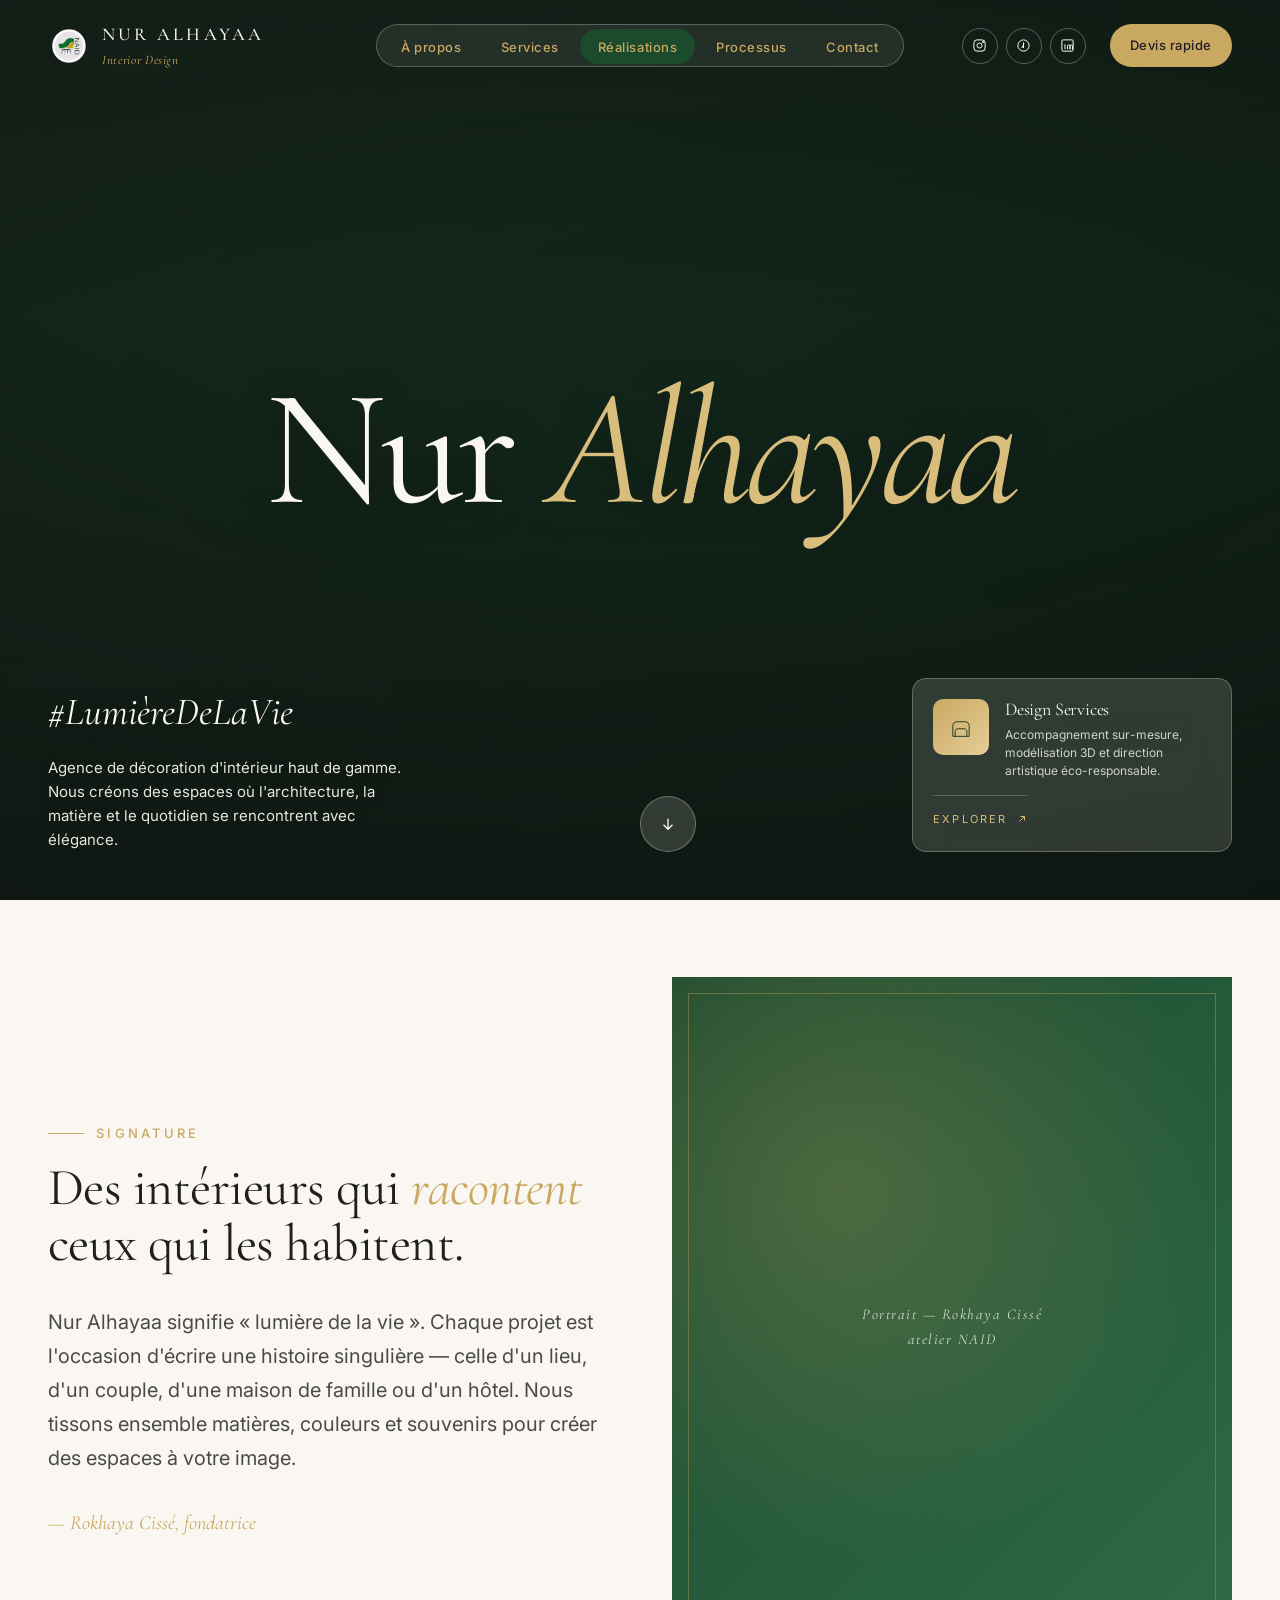
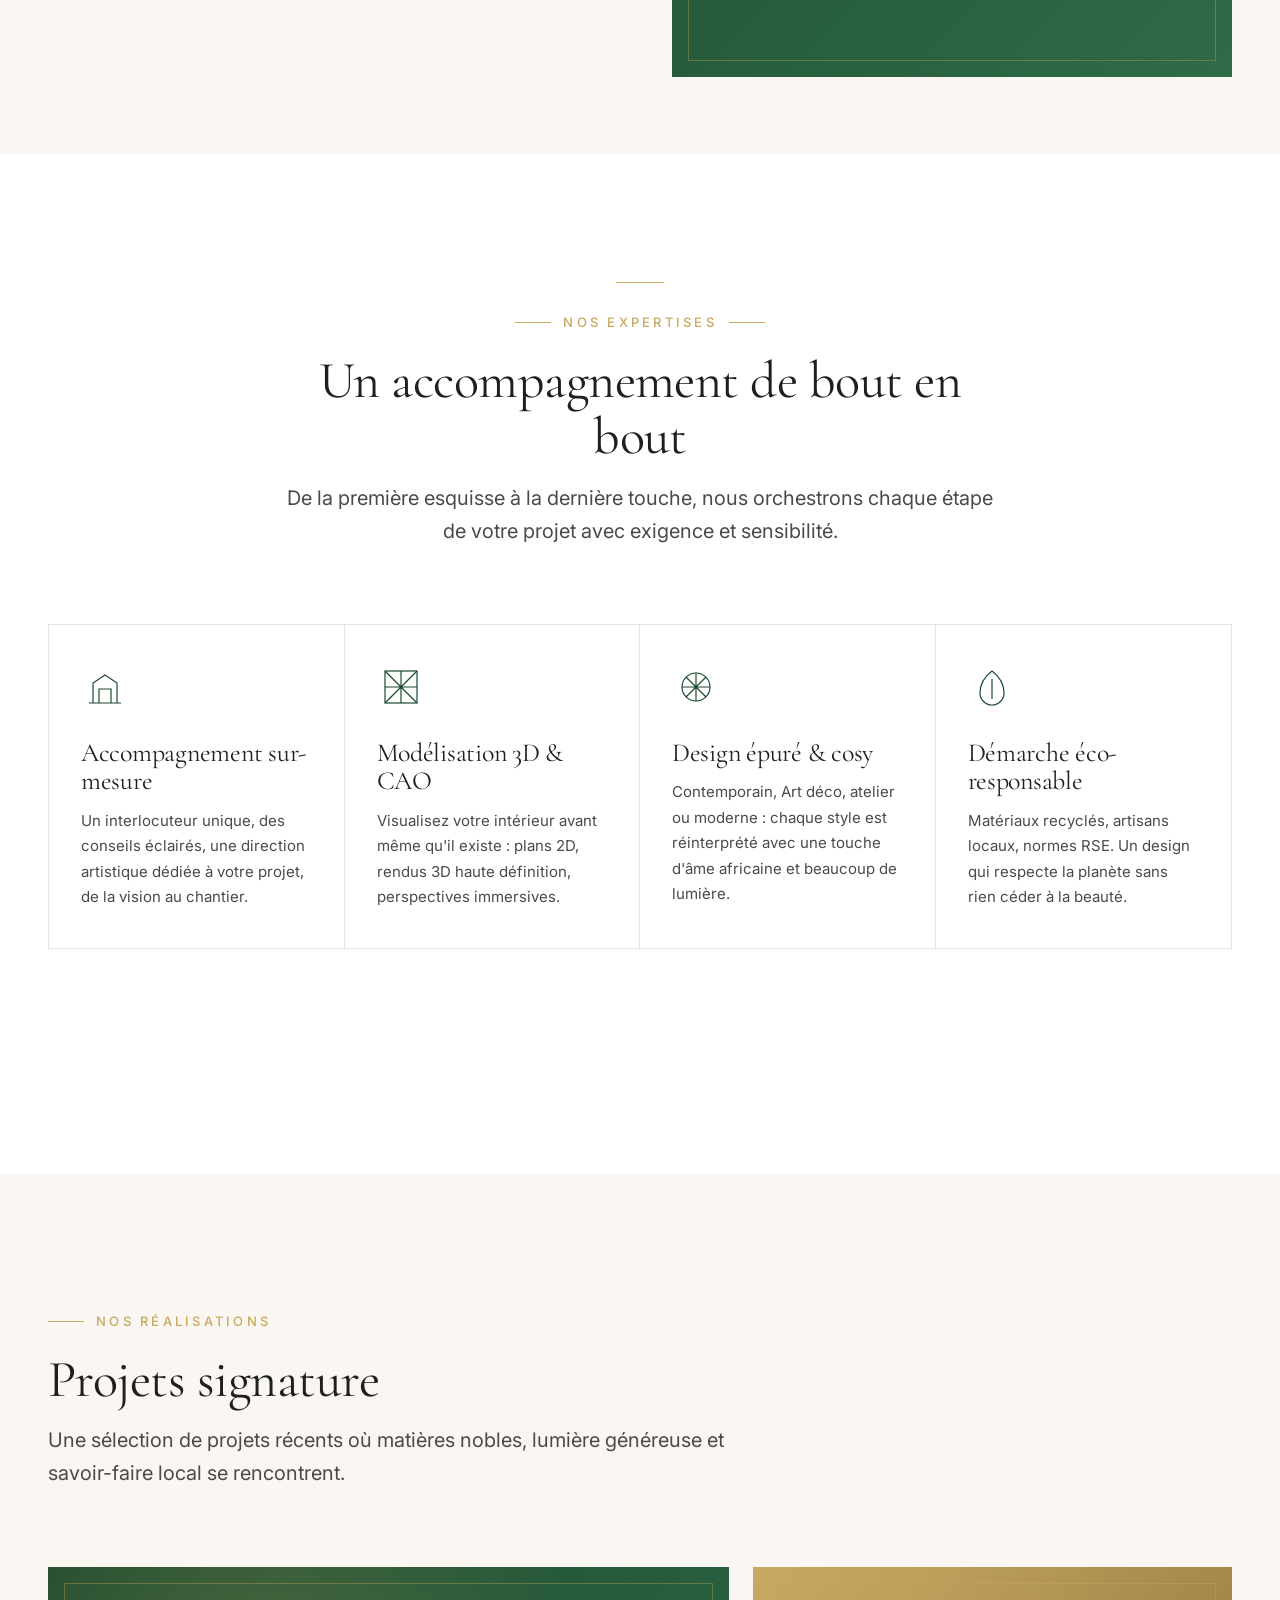
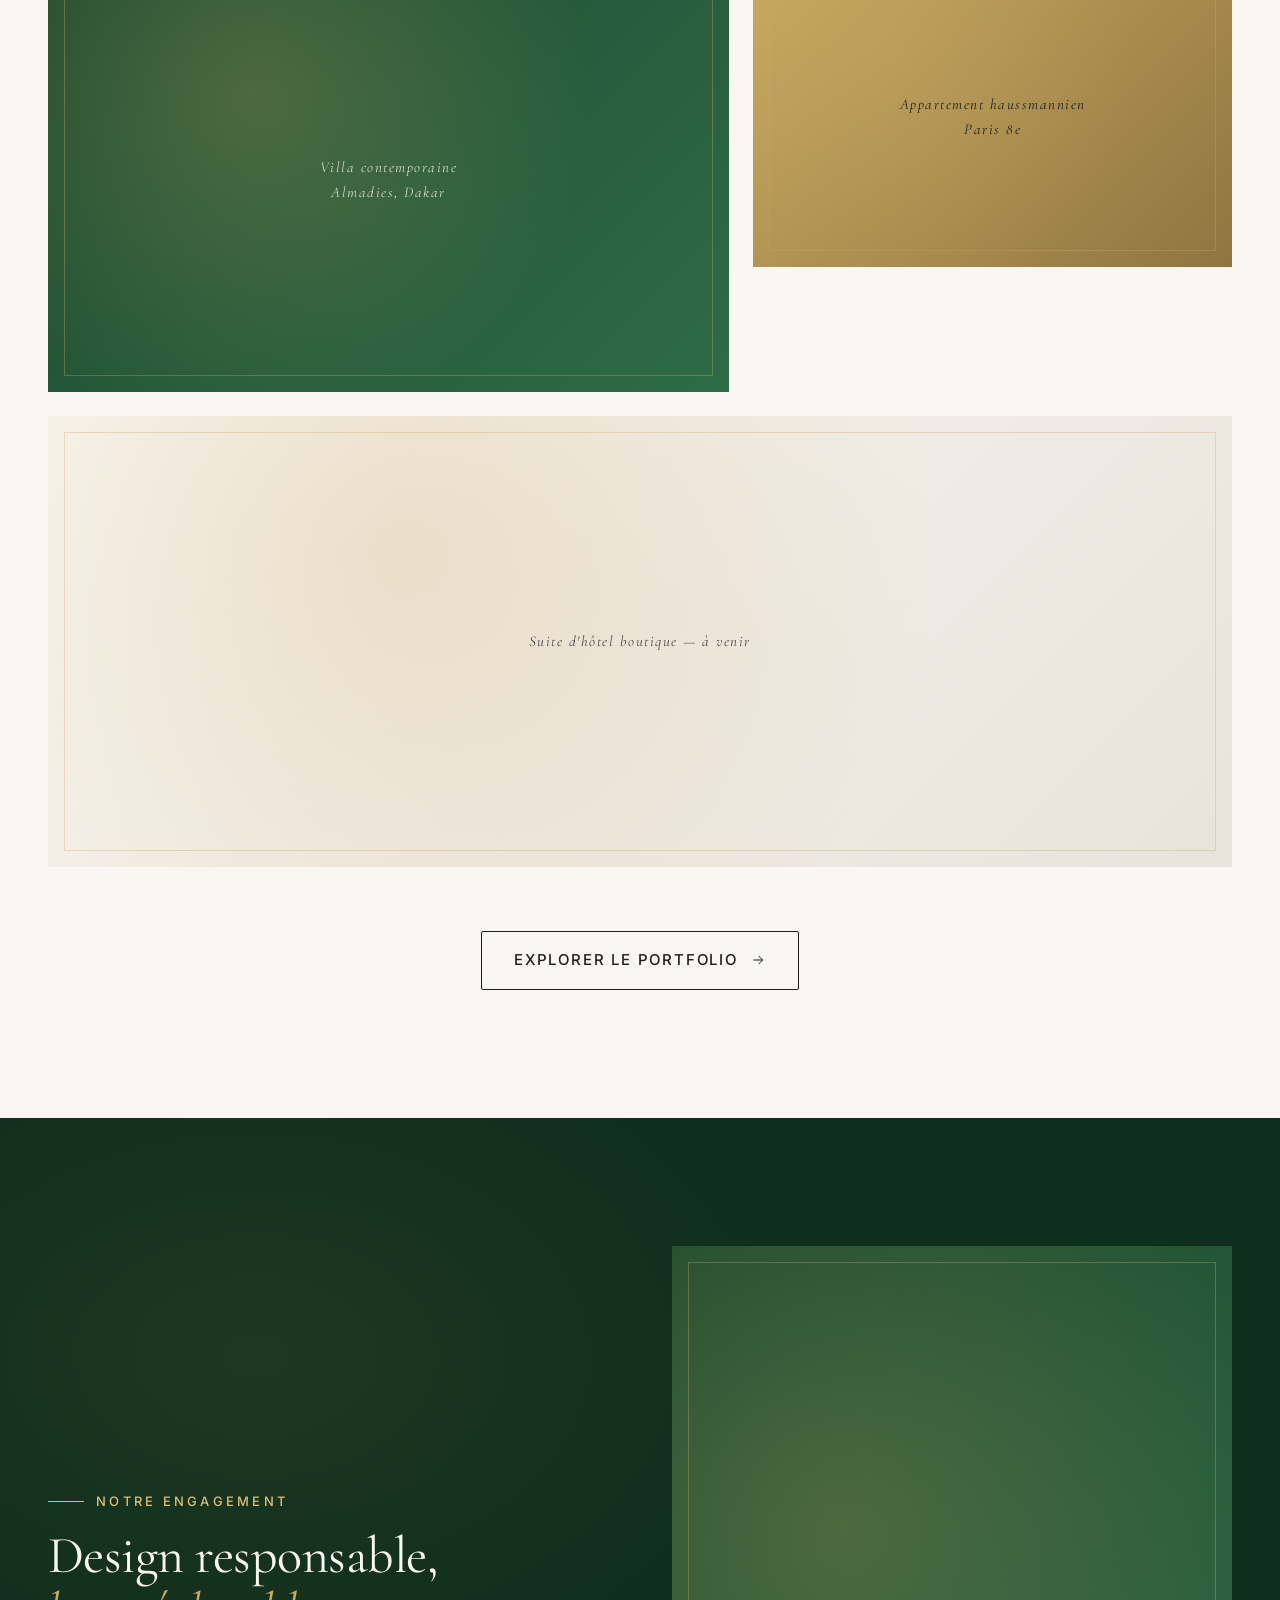
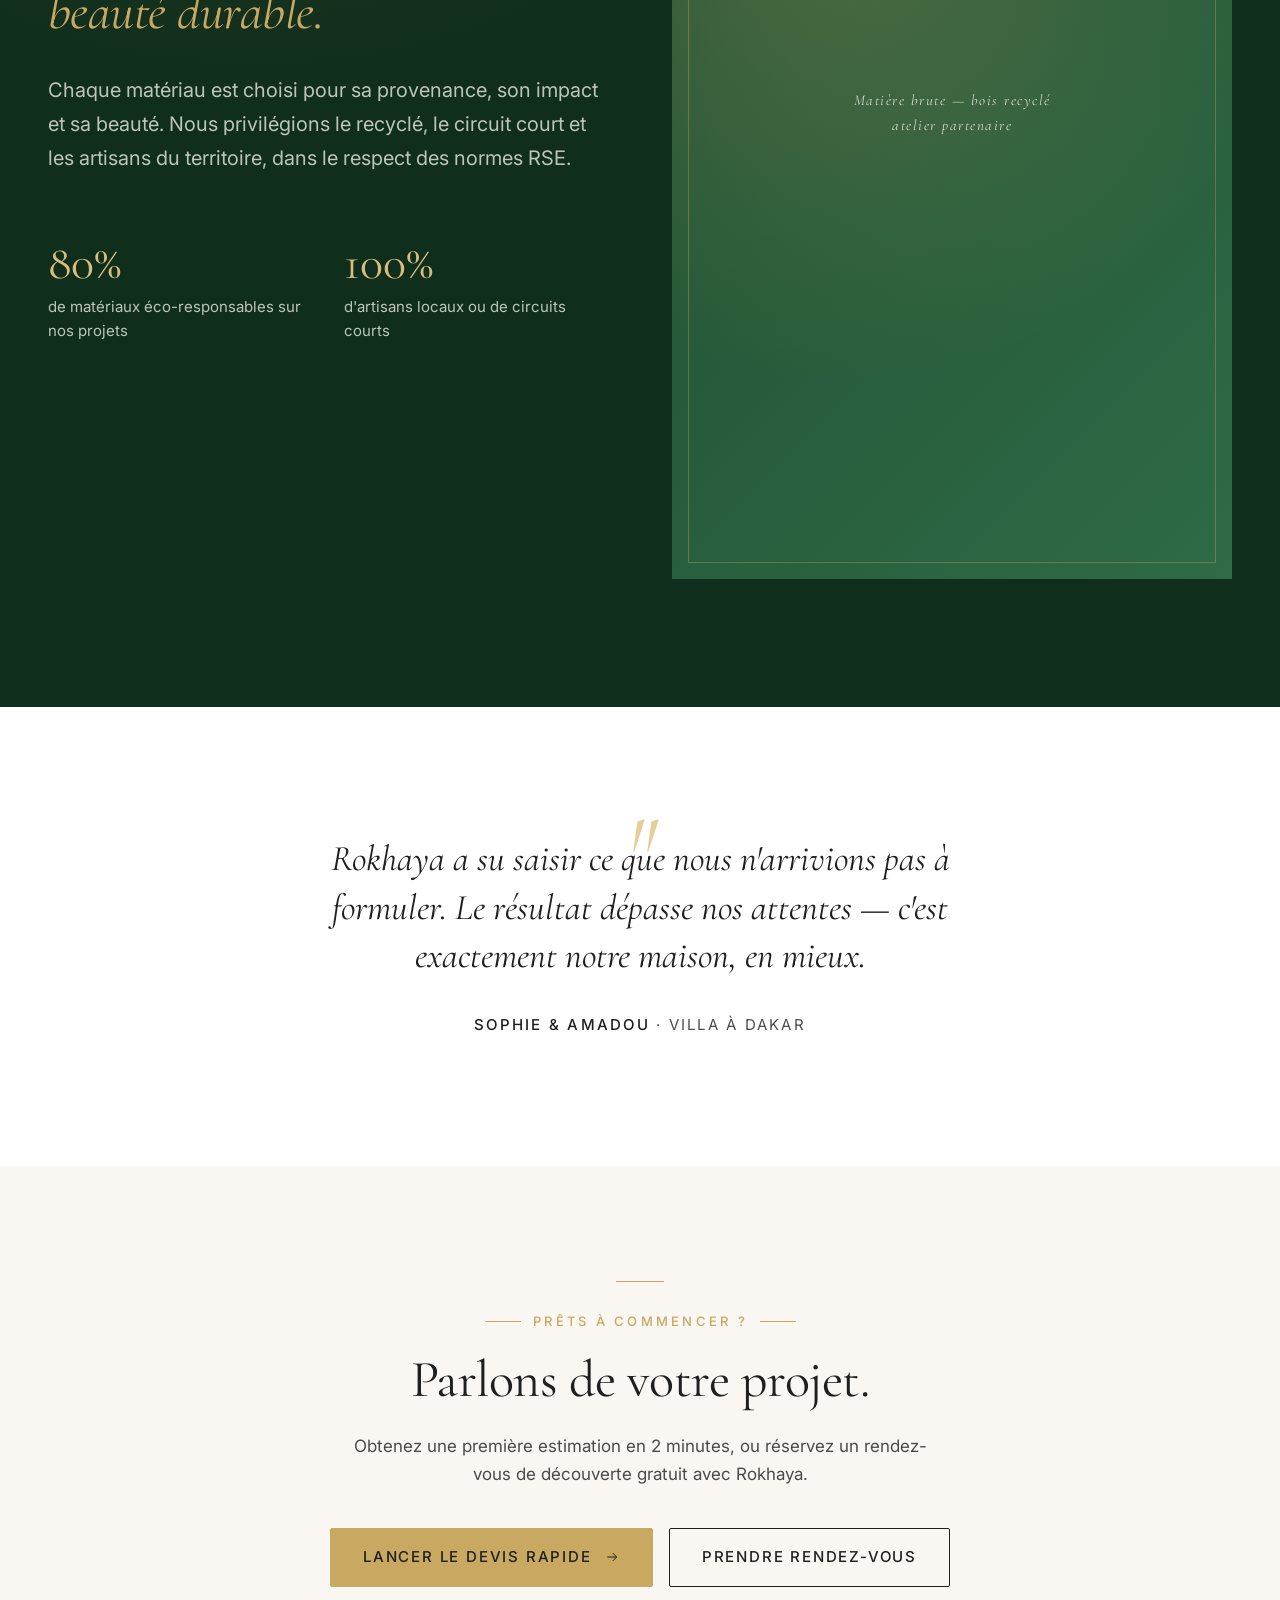
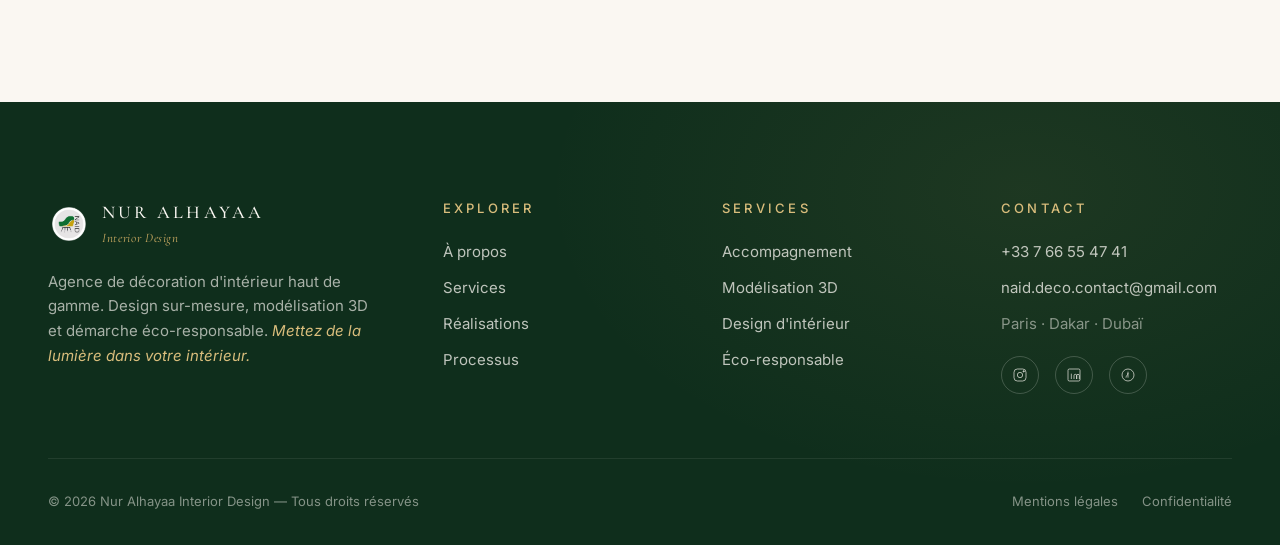
==== index.html @ b87e43ac "Initial commit — site vitrine NAID (Nur Alhayaa Interior Design) Livraison complète : 9 pages HTML, " ====
<!DOCTYPE html>
<html lang="fr">
<head>
  <meta charset="UTF-8" />
  <meta name="viewport" content="width=device-width, initial-scale=1.0" />
  <title>Nur Alhayaa Interior Design — Mettez de la lumière dans votre intérieur</title>
  <meta name="description" content="Agence de décoration d'intérieur haut de gamme. Design sur-mesure, modélisation 3D, démarche éco-responsable. Paris · Dakar · Dubaï." />
  <meta name="theme-color" content="#1C4A2D" />

  <!-- Open Graph -->
  <meta property="og:type" content="website" />
  <meta property="og:title" content="Nur Alhayaa Interior Design" />
  <meta property="og:description" content="Mettez de la lumière dans votre intérieur. Agence de décoration d'intérieur premium." />
  <meta property="og:image" content="assets/images/og-image.jpg" />

  <!-- Fonts -->
  <link rel="preconnect" href="https://fonts.googleapis.com" />
  <link rel="preconnect" href="https://fonts.gstatic.com" crossorigin />
  <link href="https://fonts.googleapis.com/css2?family=Cormorant+Garamond:ital,wght@0,300;0,400;0,500;0,600;1,300;1,400;1,500&family=Inter:wght@300;400;500;600&display=swap" rel="stylesheet" />

  <!-- Styles -->
  <link rel="stylesheet" href="assets/css/styles.css" />

  <link rel="icon" type="image/svg+xml" href="favicon.svg" />
  <link rel="canonical" href="https://www.nuralhayaa.com/" />
</head>
<body>

  <!-- ===================== HEADER ===================== -->
  <header class="site-header light-on-dark" id="site-header">
    <div class="container nav-wrap">
      <a href="index.html" class="brand" aria-label="Nur Alhayaa Interior Design">
        <img src="assets/images/logo-naid.png" alt="NAID" class="brand-logo" />
        <div>
          <div class="brand-name">Nur Alhayaa</div>
          <div class="brand-tag">Interior Design</div>
        </div>
      </a>

      <nav aria-label="Navigation principale">
        <ul class="nav-links" id="nav-links">
          <li><a href="a-propos.html" class="nav-link">À propos</a></li>
          <li><a href="services.html" class="nav-link">Services</a></li>
          <li><a href="realisations.html" class="nav-link active">Réalisations</a></li>
          <li><a href="processus.html" class="nav-link">Processus</a></li>
          <li><a href="contact.html" class="nav-link">Contact</a></li>
        </ul>
      </nav>

      <div class="nav-right">
        <div class="header-socials">
          <a href="#" aria-label="Instagram"><svg viewBox="0 0 24 24" fill="none" stroke="currentColor" stroke-width="1.6"><rect x="3" y="3" width="18" height="18" rx="5"/><circle cx="12" cy="12" r="4"/><circle cx="17.5" cy="6.5" r="1" fill="currentColor"/></svg></a>
          <a href="#" aria-label="Pinterest"><svg viewBox="0 0 24 24" fill="none" stroke="currentColor" stroke-width="1.6"><circle cx="12" cy="12" r="9"/><path d="M12 7v9M9.5 16c0-3 3-4 3-7"/></svg></a>
          <a href="#" aria-label="LinkedIn"><svg viewBox="0 0 24 24" fill="none" stroke="currentColor" stroke-width="1.6"><rect x="3" y="3" width="18" height="18" rx="2"/><path d="M8 10v8M8 7v.01M12 18v-5a2 2 0 014 0v5M16 18v-5a2 2 0 014 0v5"/></svg></a>
        </div>
        <a href="devis-rapide.html" class="nav-cta">Devis rapide</a>
      </div>

      <button class="menu-toggle" aria-label="Menu" aria-expanded="false" aria-controls="nav-links">
        <span></span><span></span><span></span>
      </button>
    </div>
  </header>

  <!-- ===================== HERO ===================== -->
  <section class="hero" id="hero">
    <div class="hero-bg" aria-hidden="true"></div>
    <div class="hero-overlay" aria-hidden="true"></div>

    <h1 class="hero-mega reveal">
      Nur <span class="italic">Alhayaa</span>
    </h1>

    <div class="hero-bottom-left reveal delay-2">
      <div class="hero-hashtag">#LumièreDeLaVie</div>
      <p>
        Agence de décoration d'intérieur haut de gamme.
        Nous créons des espaces où l'architecture, la matière et le quotidien
        se rencontrent avec élégance.
      </p>
    </div>

    <div class="hero-scroll-center reveal delay-3">
      <a href="#intro" class="scroll-btn" aria-label="Descendre">
        <svg width="18" height="18" viewBox="0 0 24 24" fill="none" stroke="currentColor" stroke-width="1.8"><path d="M12 5v14M6 13l6 6 6-6"/></svg>
      </a>
    </div>

    <a href="services.html" class="hero-card reveal delay-3" aria-label="Nos services">
      <div class="hero-card-top">
        <div class="hero-card-thumb">
          <svg width="28" height="28" viewBox="0 0 48 48" fill="none" stroke="currentColor" stroke-width="1.5">
            <path d="M10 40V22c0-4 3-7 7-7h14c4 0 7 3 7 7v18M14 40v-8c0-3 2-5 5-5h10c3 0 5 2 5 5v8M10 40h28"/>
          </svg>
        </div>
        <div>
          <h4>Design Services</h4>
          <div class="card-desc">
            Accompagnement sur-mesure, modélisation 3D et direction artistique éco-responsable.
          </div>
        </div>
      </div>
      <span class="card-cta">
        Explorer
        <svg width="12" height="12" viewBox="0 0 24 24" fill="none" stroke="currentColor" stroke-width="2"><path d="M7 17L17 7M17 7H9M17 7v8"/></svg>
      </span>
    </a>
  </section>

  <!-- ===================== INTRO SIGNATURE ===================== -->
  <section id="intro" class="tight">
    <div class="container">
      <div class="two-col">
        <div class="reveal">
          <span class="eyebrow">Signature</span>
          <h2 class="u-mt-4">
            Des intérieurs qui <span class="serif-italic u-gold">racontent</span> ceux qui les habitent.
          </h2>
          <p class="lead u-mt-6">
            Nur Alhayaa signifie « lumière de la vie ». Chaque projet est l'occasion
            d'écrire une histoire singulière — celle d'un lieu, d'un couple, d'une maison
            de famille ou d'un hôtel. Nous tissons ensemble matières, couleurs et souvenirs
            pour créer des espaces à votre image.
          </p>
          <p class="u-mt-6" style="font-family: var(--font-display); font-style: italic; color: var(--accent); font-size: var(--fs-md);">
            — Rokhaya Cissé, fondatrice
          </p>
        </div>
        <div class="reveal reveal-right delay-1">
          <div class="img-block">
            <div class="img-placeholder">
              <span>Portrait — Rokhaya Cissé<br />atelier NAID</span>
            </div>
          </div>
        </div>
      </div>
    </div>
  </section>

  <!-- ===================== SERVICES APERÇU ===================== -->
  <section style="background: var(--c-white);">
    <div class="container">
      <div class="section-head center reveal">
        <div class="divider-gold"></div>
        <span class="eyebrow center">Nos expertises</span>
        <h2 class="u-mt-4">Un accompagnement de bout en bout</h2>
        <p class="u-mt-4">
          De la première esquisse à la dernière touche, nous orchestrons chaque étape
          de votre projet avec exigence et sensibilité.
        </p>
      </div>

      <div class="services-grid reveal">
        <article class="service-item">
          <svg class="icon" viewBox="0 0 48 48" fill="none" stroke="currentColor" stroke-width="1.2">
            <path d="M8 40h32M12 40V20l12-8 12 8v20M18 40V26h12v14"/>
          </svg>
          <h3>Accompagnement sur-mesure</h3>
          <p>Un interlocuteur unique, des conseils éclairés, une direction artistique dédiée à votre projet, de la vision au chantier.</p>
        </article>

        <article class="service-item">
          <svg class="icon" viewBox="0 0 48 48" fill="none" stroke="currentColor" stroke-width="1.2">
            <rect x="8" y="8" width="32" height="32"/>
            <path d="M8 8l32 32M40 8L8 40M24 8v32M8 24h32"/>
          </svg>
          <h3>Modélisation 3D &amp; CAO</h3>
          <p>Visualisez votre intérieur avant même qu'il existe : plans 2D, rendus 3D haute définition, perspectives immersives.</p>
        </article>

        <article class="service-item">
          <svg class="icon" viewBox="0 0 48 48" fill="none" stroke="currentColor" stroke-width="1.2">
            <circle cx="24" cy="24" r="14"/>
            <path d="M24 10v28M10 24h28M14 14l20 20M34 14L14 34"/>
          </svg>
          <h3>Design épuré &amp; cosy</h3>
          <p>Contemporain, Art déco, atelier ou moderne : chaque style est réinterprété avec une touche d'âme africaine et beaucoup de lumière.</p>
        </article>

        <article class="service-item">
          <svg class="icon" viewBox="0 0 48 48" fill="none" stroke="currentColor" stroke-width="1.2">
            <path d="M24 8C16 14 12 22 12 30a12 12 0 0024 0c0-8-4-16-12-22zM24 16v20"/>
          </svg>
          <h3>Démarche éco-responsable</h3>
          <p>Matériaux recyclés, artisans locaux, normes RSE. Un design qui respecte la planète sans rien céder à la beauté.</p>
        </article>
      </div>

      <div class="u-center u-mt-8 reveal">
        <a href="services.html" class="link">Découvrir toutes nos expertises
          <svg width="16" height="16" viewBox="0 0 24 24" fill="none" stroke="currentColor" stroke-width="1.5"><path d="M5 12h14M13 6l6 6-6 6"/></svg>
        </a>
      </div>
    </div>
  </section>

  <!-- ===================== RÉALISATIONS PHARES ===================== -->
  <section>
    <div class="container">
      <div class="section-head reveal">
        <span class="eyebrow">Nos réalisations</span>
        <h2 class="u-mt-4">Projets signature</h2>
        <p class="u-mt-4">
          Une sélection de projets récents où matières nobles, lumière généreuse
          et savoir-faire local se rencontrent.
        </p>
      </div>

      <div class="portfolio-grid">
        <a href="realisations/projet-villa-dakar.html" class="portfolio-item col-span-7 reveal">
          <div class="img-block landscape">
            <div class="img-placeholder">
              <span>Villa contemporaine<br />Almadies, Dakar</span>
            </div>
          </div>
          <div class="overlay">
            <span class="tag">Résidentiel · 240 m²</span>
            <h4>Villa des Almadies</h4>
          </div>
        </a>

        <a href="realisations/projet-appartement-paris.html" class="portfolio-item col-span-5 reveal delay-1">
          <div class="img-block landscape">
            <div class="img-placeholder gold" style="color: var(--c-ink-700);">
              <span>Appartement haussmannien<br />Paris 8e</span>
            </div>
          </div>
          <div class="overlay">
            <span class="tag">Résidentiel · 120 m²</span>
            <h4>Appartement Monceau</h4>
          </div>
        </a>

        <a href="realisations.html" class="portfolio-item col-span-12 reveal delay-2">
          <div class="img-block landscape" style="aspect-ratio: 21/8;">
            <div class="img-placeholder ivory">
              <span>Suite d'hôtel boutique — à venir</span>
            </div>
          </div>
          <div class="overlay">
            <span class="tag">Hôtellerie</span>
            <h4>Voir toutes les réalisations →</h4>
          </div>
        </a>
      </div>

      <div class="u-center u-mt-8 reveal">
        <a href="realisations.html" class="btn btn-ghost">
          Explorer le portfolio
          <svg class="arrow" width="16" height="16" viewBox="0 0 24 24" fill="none" stroke="currentColor" stroke-width="1.5"><path d="M5 12h14M13 6l6 6-6 6"/></svg>
        </a>
      </div>
    </div>
  </section>

  <!-- ===================== ENGAGEMENT ÉCO-RESPONSABLE ===================== -->
  <section class="section-dark">
    <div class="container">
      <div class="two-col">
        <div class="reveal">
          <span class="eyebrow">Notre engagement</span>
          <h2 class="u-mt-4">Design responsable,<br /><span class="serif-italic u-gold">beauté durable.</span></h2>
          <p class="lead u-mt-6">
            Chaque matériau est choisi pour sa provenance, son impact et sa beauté.
            Nous privilégions le recyclé, le circuit court et les artisans du territoire,
            dans le respect des normes RSE.
          </p>

          <div class="u-mt-8" style="display: grid; grid-template-columns: 1fr 1fr; gap: 2rem;">
            <div>
              <div style="font-family: var(--font-display); font-size: 3rem; color: var(--c-gold-400); line-height: 1;">80%</div>
              <p style="margin-top: 0.5rem; font-size: var(--fs-sm);">de matériaux éco-responsables sur nos projets</p>
            </div>
            <div>
              <div style="font-family: var(--font-display); font-size: 3rem; color: var(--c-gold-400); line-height: 1;">100%</div>
              <p style="margin-top: 0.5rem; font-size: var(--fs-sm);">d'artisans locaux ou de circuits courts</p>
            </div>
          </div>
        </div>

        <div class="reveal reveal-right delay-1">
          <div class="img-block tall">
            <div class="img-placeholder">
              <span>Matière brute — bois recyclé<br />atelier partenaire</span>
            </div>
          </div>
        </div>
      </div>
    </div>
  </section>

  <!-- ===================== TÉMOIGNAGE ===================== -->
  <section style="background: var(--c-white);">
    <div class="container">
      <div class="testimonial reveal">
        <blockquote class="testimonial-quote">
          Rokhaya a su saisir ce que nous n'arrivions pas à formuler. Le résultat dépasse
          nos attentes — c'est exactement notre maison, en mieux.
        </blockquote>
        <div class="testimonial-author">
          <strong>Sophie &amp; Amadou</strong> · Villa à Dakar
        </div>
      </div>
    </div>
  </section>

  <!-- ===================== CTA BAND ===================== -->
  <section class="cta-band" style="background: var(--c-cream-100);">
    <div class="container-narrow">
      <div class="divider-gold reveal"></div>
      <span class="eyebrow center reveal delay-1">Prêts à commencer ?</span>
      <h2 class="reveal delay-2">Parlons de votre projet.</h2>
      <p class="reveal delay-3">
        Obtenez une première estimation en 2 minutes, ou réservez un rendez-vous
        de découverte gratuit avec Rokhaya.
      </p>
      <div class="btns reveal delay-4">
        <a href="devis-rapide.html" class="btn btn-gold">
          Lancer le devis rapide
          <svg class="arrow" width="16" height="16" viewBox="0 0 24 24" fill="none" stroke="currentColor" stroke-width="1.5"><path d="M5 12h14M13 6l6 6-6 6"/></svg>
        </a>
        <a href="contact.html" class="btn btn-ghost">Prendre rendez-vous</a>
      </div>
    </div>
  </section>

  <!-- ===================== FOOTER ===================== -->
  <footer class="site-footer footer">
    <div class="container">
      <div class="footer-grid">
        <div class="footer-brand">
          <div class="brand" style="margin-bottom: 1rem;">
            <img src="assets/images/logo-naid.png" alt="NAID" class="brand-logo" />
            <div>
              <div class="brand-name" style="color: var(--c-cream-100);">Nur Alhayaa</div>
              <div class="brand-tag">Interior Design</div>
            </div>
          </div>
          <p>
            Agence de décoration d'intérieur haut de gamme. Design sur-mesure,
            modélisation 3D et démarche éco-responsable. <em style="color: var(--c-gold-400);">Mettez de la lumière dans votre intérieur.</em>
          </p>
        </div>

        <div>
          <h5>Explorer</h5>
          <ul>
            <li><a href="a-propos.html">À propos</a></li>
            <li><a href="services.html">Services</a></li>
            <li><a href="realisations.html">Réalisations</a></li>
            <li><a href="processus.html">Processus</a></li>
          </ul>
        </div>

        <div>
          <h5>Services</h5>
          <ul>
            <li><a href="services.html#sur-mesure">Accompagnement</a></li>
            <li><a href="services.html#3d">Modélisation 3D</a></li>
            <li><a href="services.html#design">Design d'intérieur</a></li>
            <li><a href="services.html#eco">Éco-responsable</a></li>
          </ul>
        </div>

        <div>
          <h5>Contact</h5>
          <ul>
            <li><a href="tel:+33766554741">+33 7 66 55 47 41</a></li>
            <li><a href="mailto:naid.deco.contact@gmail.com">naid.deco.contact@gmail.com</a></li>
            <li style="color: rgba(250,247,242,0.5);">Paris · Dakar · Dubaï</li>
          </ul>
          <div class="socials" style="margin-top: 1.25rem;">
            <a href="#" aria-label="Instagram">
              <svg viewBox="0 0 24 24" fill="none" stroke="currentColor" stroke-width="1.5"><rect x="3" y="3" width="18" height="18" rx="5"/><circle cx="12" cy="12" r="4"/><circle cx="17.5" cy="6.5" r="1" fill="currentColor"/></svg>
            </a>
            <a href="#" aria-label="LinkedIn">
              <svg viewBox="0 0 24 24" fill="none" stroke="currentColor" stroke-width="1.5"><rect x="3" y="3" width="18" height="18" rx="2"/><path d="M8 10v8M8 7v.01M12 18v-5a2 2 0 014 0v5M16 18v-5a2 2 0 014 0v5"/></svg>
            </a>
            <a href="#" aria-label="Pinterest">
              <svg viewBox="0 0 24 24" fill="none" stroke="currentColor" stroke-width="1.5"><circle cx="12" cy="12" r="9"/><path d="M12 7v9M9 16c0-3 3-4 3-7"/></svg>
            </a>
          </div>
        </div>
      </div>

      <div class="footer-bottom">
        <div>© <span id="current-year">2026</span> Nur Alhayaa Interior Design — Tous droits réservés</div>
        <div style="display: flex; gap: 1.5rem;">
          <a href="#">Mentions légales</a>
          <a href="#">Confidentialité</a>
        </div>
      </div>
    </div>
  </footer>

  <script src="assets/js/main.js"></script>
</body>
</html>
---- assets/css/styles.css ----
/* =========================================================================
   NAID — Nur Alhayaa Interior Design
   Design system & global styles
   ========================================================================= */

/* ---------- 1. TOKENS ---------- */
:root {
  /* Brand colors */
  --c-green-900: #0F2E1C;
  --c-green-800: #1C4A2D;   /* primary green NAID */
  --c-green-600: #2F6B47;
  --c-gold-500: #C9A961;    /* or signature */
  --c-gold-400: #D9BD7C;
  --c-gold-300: #E6CE99;
  --c-black: #0E0E0E;
  --c-ink-700: #1F1F1F;
  --c-ink-500: #4A4A4A;
  --c-ink-400: #6B6B6B;
  --c-sand-300: #E8E3DB;
  --c-cream-100: #FAF7F2;
  --c-white: #FFFFFF;

  /* Semantic */
  --bg: var(--c-cream-100);
  --bg-alt: var(--c-white);
  --bg-dark: var(--c-green-900);
  --text: var(--c-ink-700);
  --text-soft: var(--c-ink-500);
  --text-light: var(--c-ink-400);
  --accent: var(--c-gold-500);
  --primary: var(--c-green-800);

  /* Typography */
  --font-display: 'Cormorant Garamond', 'Playfair Display', Georgia, serif;
  --font-body: 'Inter', -apple-system, BlinkMacSystemFont, 'Segoe UI', sans-serif;
  --font-mono: 'JetBrains Mono', 'Courier New', monospace;

  /* Sizes (fluid) */
  --fs-xs: clamp(0.75rem, 0.72rem + 0.15vw, 0.8125rem);
  --fs-sm: clamp(0.875rem, 0.83rem + 0.2vw, 0.9375rem);
  --fs-base: clamp(1rem, 0.95rem + 0.25vw, 1.0625rem);
  --fs-md: clamp(1.125rem, 1.05rem + 0.35vw, 1.25rem);
  --fs-lg: clamp(1.375rem, 1.25rem + 0.6vw, 1.625rem);
  --fs-xl: clamp(1.75rem, 1.5rem + 1.2vw, 2.25rem);
  --fs-2xl: clamp(2.25rem, 1.9rem + 1.75vw, 3.25rem);
  --fs-3xl: clamp(3rem, 2.4rem + 3vw, 5rem);
  --fs-hero: clamp(3.5rem, 2.5rem + 5vw, 7rem);

  /* Spacing */
  --space-1: 0.25rem;
  --space-2: 0.5rem;
  --space-3: 0.75rem;
  --space-4: 1rem;
  --space-5: 1.5rem;
  --space-6: 2rem;
  --space-7: 3rem;
  --space-8: 4rem;
  --space-9: 6rem;
  --space-10: 8rem;
  --space-11: 12rem;

  /* Layout */
  --max-w: 1280px;
  --max-w-narrow: 960px;
  --max-w-prose: 680px;
  --radius: 2px;
  --radius-lg: 6px;

  /* Effects */
  --shadow-sm: 0 1px 2px rgba(14,14,14,0.04), 0 2px 8px rgba(14,14,14,0.03);
  --shadow-md: 0 4px 20px rgba(14,14,14,0.07), 0 10px 40px rgba(14,14,14,0.05);
  --shadow-lg: 0 20px 50px rgba(14,14,14,0.10), 0 30px 80px rgba(14,14,14,0.08);
  --shadow-gold: 0 10px 40px rgba(201,169,97,0.25);

  /* Transitions */
  --ease: cubic-bezier(0.25, 0.46, 0.45, 0.94);
  --ease-out: cubic-bezier(0.16, 1, 0.3, 1);
  --t-fast: 180ms var(--ease);
  --t: 320ms var(--ease);
  --t-slow: 600ms var(--ease-out);
}

/* ---------- 2. RESET ---------- */
*, *::before, *::after { box-sizing: border-box; margin: 0; padding: 0; }
html { scroll-behavior: smooth; -webkit-text-size-adjust: 100%; }
body {
  font-family: var(--font-body);
  font-size: var(--fs-base);
  line-height: 1.65;
  color: var(--text);
  background: var(--bg);
  font-weight: 400;
  -webkit-font-smoothing: antialiased;
  -moz-osx-font-smoothing: grayscale;
  text-rendering: optimizeLegibility;
  overflow-x: hidden;
}
img, picture, video, svg { max-width: 100%; height: auto; display: block; }
a { color: inherit; text-decoration: none; }
button { font: inherit; cursor: pointer; background: none; border: none; color: inherit; }
ul, ol { list-style: none; }
input, textarea, select { font: inherit; color: inherit; }
::selection { background: var(--c-gold-300); color: var(--c-green-900); }

/* ---------- 3. TYPOGRAPHY ---------- */
.display,
h1, h2, h3, h4 {
  font-family: var(--font-display);
  font-weight: 400;
  line-height: 1.08;
  letter-spacing: -0.01em;
  color: var(--c-ink-700);
}
h1 { font-size: var(--fs-3xl); }
h2 { font-size: var(--fs-2xl); }
h3 { font-size: var(--fs-xl); }
h4 { font-size: var(--fs-lg); }
.hero-title { font-size: var(--fs-hero); line-height: 0.95; letter-spacing: -0.02em; }

.eyebrow {
  font-family: var(--font-body);
  font-size: var(--fs-xs);
  font-weight: 500;
  letter-spacing: 0.25em;
  text-transform: uppercase;
  color: var(--accent);
  display: inline-flex;
  align-items: center;
  gap: 0.75rem;
}
.eyebrow::before {
  content: '';
  width: 36px;
  height: 1px;
  background: var(--accent);
}
.eyebrow.center::before,
.eyebrow.center::after {
  content: '';
  width: 36px;
  height: 1px;
  background: var(--accent);
}

p { max-width: 68ch; }
p + p { margin-top: 1em; }

.lead { font-size: var(--fs-md); color: var(--text-soft); line-height: 1.7; }
.kicker { font-family: var(--font-display); font-style: italic; color: var(--accent); }

.serif-italic { font-family: var(--font-display); font-style: italic; }

/* Magazine-style big roman numeral */
.roman {
  font-family: var(--font-display);
  font-size: clamp(4rem, 8vw, 8rem);
  color: var(--c-sand-300);
  line-height: 1;
  font-weight: 300;
  font-style: italic;
}

/* ---------- 4. LAYOUT ---------- */
.container {
  width: 100%;
  max-width: var(--max-w);
  margin: 0 auto;
  padding-inline: clamp(1.25rem, 4vw, 3rem);
}
.container-narrow { max-width: var(--max-w-narrow); margin-inline: auto; padding-inline: clamp(1.25rem, 4vw, 3rem); }
.container-prose { max-width: var(--max-w-prose); margin-inline: auto; padding-inline: 1.25rem; }

section { padding-block: clamp(4rem, 10vw, 8rem); }
section.tight { padding-block: clamp(3rem, 6vw, 5rem); }

.grid { display: grid; gap: var(--space-5); }
.flex { display: flex; }
.items-center { align-items: center; }
.justify-between { justify-content: space-between; }
.gap-4 { gap: 1rem; } .gap-6 { gap: 2rem; } .gap-8 { gap: 4rem; }

.two-col { display: grid; grid-template-columns: 1fr 1fr; gap: clamp(2rem, 5vw, 5rem); align-items: center; }
@media (max-width: 860px) { .two-col { grid-template-columns: 1fr; } }

/* ---------- 5. BUTTONS ---------- */
.btn {
  --btn-bg: var(--primary);
  --btn-text: var(--c-cream-100);
  --btn-border: var(--primary);
  display: inline-flex;
  align-items: center;
  gap: 0.75rem;
  padding: 1rem 2rem;
  font-size: var(--fs-sm);
  font-weight: 500;
  letter-spacing: 0.12em;
  text-transform: uppercase;
  background: var(--btn-bg);
  color: var(--btn-text);
  border: 1px solid var(--btn-border);
  border-radius: var(--radius);
  transition: transform var(--t), background var(--t), color var(--t), border-color var(--t), box-shadow var(--t);
  position: relative;
  overflow: hidden;
  cursor: pointer;
}
.btn:hover { transform: translateY(-2px); box-shadow: var(--shadow-md); }
.btn .arrow { transition: transform var(--t); }
.btn:hover .arrow { transform: translateX(4px); }

.btn-ghost {
  --btn-bg: transparent;
  --btn-text: var(--c-ink-700);
  --btn-border: var(--c-ink-700);
}
.btn-ghost:hover { --btn-bg: var(--c-ink-700); --btn-text: var(--c-cream-100); }

.btn-gold {
  --btn-bg: var(--accent);
  --btn-text: var(--c-ink-700);
  --btn-border: var(--accent);
}
.btn-gold:hover { --btn-bg: var(--c-gold-400); --btn-border: var(--c-gold-400); }

.btn-outline-light {
  --btn-bg: transparent;
  --btn-text: var(--c-cream-100);
  --btn-border: var(--c-cream-100);
}
.btn-outline-light:hover { --btn-bg: var(--c-cream-100); --btn-text: var(--c-green-900); }

/* Link with animated underline */
.link {
  position: relative;
  display: inline-flex;
  align-items: center;
  gap: 0.5rem;
  font-size: var(--fs-sm);
  font-weight: 500;
  letter-spacing: 0.08em;
  text-transform: uppercase;
  color: var(--c-ink-700);
  padding-block: 0.25rem;
}
.link::after {
  content: '';
  position: absolute;
  left: 0; right: 0; bottom: 0;
  height: 1px;
  background: currentColor;
  transform-origin: right;
  transform: scaleX(1);
  transition: transform var(--t);
}
.link:hover::after { transform-origin: left; transform: scaleX(0.4); }
.link.gold { color: var(--accent); }

/* ---------- 6. HEADER / NAV ---------- */
.site-header {
  position: fixed;
  top: 0; left: 0; right: 0;
  z-index: 100;
  padding-block: 1.25rem;
  background: transparent;
  transition: background var(--t), padding var(--t), box-shadow var(--t);
}
.site-header.scrolled {
  background: rgba(250, 247, 242, 0.92);
  backdrop-filter: saturate(180%) blur(12px);
  -webkit-backdrop-filter: saturate(180%) blur(12px);
  padding-block: 0.75rem;
  box-shadow: 0 1px 0 rgba(14,14,14,0.04);
}
.site-header.light-on-dark { color: var(--c-cream-100); }
.site-header.light-on-dark .nav-link { color: #C9A961; }
.site-header.scrolled.light-on-dark { color: var(--c-ink-700); }
.site-header.scrolled.light-on-dark .nav-link { color: #C9A961; }

.nav-wrap {
  display: grid;
  grid-template-columns: 1fr auto 1fr;
  align-items: center;
  gap: 2rem;
}
.nav-right { display: flex; align-items: center; justify-content: flex-end; gap: 1rem; }
.header-socials { display: flex; gap: 0.5rem; }
.header-socials a {
  width: 36px; height: 36px;
  display: flex; align-items: center; justify-content: center;
  border-radius: 50%;
  border: 1px solid rgba(250,247,242,0.3);
  color: currentColor;
  transition: all var(--t);
}
.header-socials a:hover { background: var(--c-gold-500); border-color: var(--c-gold-500); color: var(--c-green-900); }
.header-socials svg { width: 15px; height: 15px; }
.site-header.scrolled .header-socials a { border-color: var(--c-sand-300); }
@media (max-width: 960px) {
  .nav-wrap { grid-template-columns: 1fr auto; }
  .nav-right { grid-column: 2; display: none; }
}
.brand { display: flex; align-items: center; gap: 0.75rem; }
.brand-logo { width: 42px; height: 42px; border-radius: 50%; object-fit: cover; }
.brand-name {
  font-family: var(--font-display);
  font-size: 1.125rem;
  font-weight: 500;
  letter-spacing: 0.18em;
  text-transform: uppercase;
}
.brand-tag {
  font-family: var(--font-display);
  font-style: italic;
  font-size: 0.8125rem;
  color: var(--accent);
  letter-spacing: 0.05em;
}
.nav-links {
  display: flex;
  align-items: center;
  gap: 0.25rem;
  padding: 0.4rem;
  border-radius: 999px;
  border: 1px solid transparent;
  transition: all var(--t);
}
.site-header.scrolled .nav-links {
  border-color: var(--c-sand-300);
  background: rgba(255,255,255,0.5);
}
.site-header.light-on-dark:not(.scrolled) .nav-links {
  border-color: rgba(250,247,242,0.25);
  background: rgba(250,247,242,0.08);
  backdrop-filter: blur(10px);
  -webkit-backdrop-filter: blur(10px);
}
.nav-link {
  font-size: 0.8125rem;
  font-weight: 500;
  letter-spacing: 0.04em;
  color: #C9A961;
  padding: 0.6rem 1.1rem;
  border-radius: 999px;
  transition: all var(--t);
  white-space: nowrap;
}
.nav-link:hover { background: rgba(201,169,97,0.12); color: #C9A961; }
.site-header.scrolled .nav-link { color: #C9A961; }
.site-header.scrolled .nav-link:hover { background: rgba(28,74,45,0.08); color: #C9A961; }
.nav-link.active,
.site-header .nav-link.active,
.site-header.scrolled .nav-link.active,
.site-header.light-on-dark .nav-link.active,
.site-header.scrolled.light-on-dark .nav-link.active {
  background: #1C4A2D;
  color: #C9A961;
}
.nav-cta {
  padding: 0.65rem 1.25rem;
  background: var(--accent);
  color: var(--c-ink-700) !important;
  border-radius: 999px;
  font-size: 0.8125rem;
  font-weight: 500;
  letter-spacing: 0.04em;
  transition: all var(--t);
  margin-left: 0.5rem;
}
.nav-cta:hover { background: var(--c-gold-400); transform: translateY(-1px); }

.menu-toggle { display: none; width: 30px; height: 24px; position: relative; }
.menu-toggle span {
  position: absolute; left: 0; right: 0;
  height: 1.5px; background: currentColor;
  transition: all var(--t);
}
.menu-toggle span:nth-child(1) { top: 0; }
.menu-toggle span:nth-child(2) { top: 50%; transform: translateY(-50%); }
.menu-toggle span:nth-child(3) { bottom: 0; }
.menu-toggle.open span:nth-child(1) { top: 50%; transform: translateY(-50%) rotate(45deg); }
.menu-toggle.open span:nth-child(2) { opacity: 0; }
.menu-toggle.open span:nth-child(3) { bottom: 50%; transform: translateY(50%) rotate(-45deg); }

@media (max-width: 960px) {
  .menu-toggle { display: block; z-index: 110; }
  .nav-links {
    position: fixed;
    inset: 0;
    flex-direction: column;
    justify-content: center;
    gap: 2rem;
    background: var(--c-cream-100);
    transform: translateX(100%);
    transition: transform var(--t-slow);
  }
  .nav-links.open { transform: translateX(0); }
  .nav-link { font-size: 1.5rem; font-family: var(--font-display); letter-spacing: 0.06em; text-transform: none; }
  .nav-cta { font-size: 0.875rem; }
}

/* ---------- 7. HERO (editorial fullscreen) ---------- */
.hero {
  position: relative;
  min-height: 100vh;
  min-height: 100svh;
  display: flex;
  flex-direction: column;
  justify-content: center;
  color: var(--c-cream-100);
  overflow: hidden;
  isolation: isolate;
}

/* Background image — swap URL for AI-generated final visual later */
.hero-bg {
  position: absolute;
  inset: 0;
  z-index: -2;
  background:
    url('https://images.unsplash.com/photo-1616486338812-3dadae4b4ace?q=85&w=2400&auto=format&fit=crop') center/cover no-repeat,
    linear-gradient(135deg, #1A3524, #0F2E1C);
  background-color: #1A3524;
}

/* Dark vignette to guarantee text readability */
.hero-overlay {
  position: absolute;
  inset: 0;
  z-index: -1;
  background:
    linear-gradient(180deg, rgba(14,14,14,0.35) 0%, rgba(14,14,14,0.15) 35%, rgba(14,14,14,0.55) 100%),
    radial-gradient(1400px 900px at 50% 50%, rgba(14,14,14,0.15), rgba(14,14,14,0.45) 80%);
}

/* Giant brand type centered */
.hero-mega {
  position: relative;
  z-index: 1;
  text-align: center;
  font-family: var(--font-display);
  font-weight: 400;
  letter-spacing: -0.03em;
  line-height: 0.9;
  color: var(--c-cream-100);
  font-size: clamp(4rem, 13vw, 13rem);
  margin: 0;
  padding: 0 1rem;
  text-shadow: 0 4px 40px rgba(0,0,0,0.3);
}
.hero-mega .italic {
  font-style: italic;
  color: var(--c-gold-400);
}

/* Bottom-left accroche */
.hero-bottom-left {
  position: absolute;
  left: clamp(1.5rem, 4vw, 3rem);
  bottom: clamp(1.5rem, 4vw, 3rem);
  z-index: 2;
  max-width: 420px;
  color: var(--c-cream-100);
}
.hero-hashtag {
  font-family: var(--font-display);
  font-style: italic;
  font-size: clamp(1.75rem, 3vw, 2.5rem);
  color: var(--c-cream-100);
  margin-bottom: 0.75rem;
  text-shadow: 0 2px 20px rgba(0,0,0,0.4);
}
.hero-bottom-left p {
  font-size: var(--fs-sm);
  line-height: 1.6;
  color: rgba(250,247,242,0.92);
  text-shadow: 0 2px 12px rgba(0,0,0,0.4);
  max-width: 360px;
}

/* Centered circular scroll indicator */
.hero-scroll-center {
  position: absolute;
  left: 50%;
  bottom: clamp(2rem, 4vw, 3rem);
  transform: translateX(-50%);
  z-index: 3;
}
.scroll-btn {
  width: 56px;
  height: 56px;
  border-radius: 50%;
  background: rgba(250,247,242,0.15);
  backdrop-filter: blur(12px);
  -webkit-backdrop-filter: blur(12px);
  border: 1px solid rgba(250,247,242,0.3);
  display: flex;
  align-items: center;
  justify-content: center;
  color: var(--c-cream-100);
  transition: all var(--t);
  animation: bobDown 2.4s ease-in-out infinite;
}
.scroll-btn:hover {
  background: var(--c-gold-500);
  border-color: var(--c-gold-500);
  color: var(--c-ink-700);
  transform: scale(1.08);
}
@keyframes bobDown {
  0%, 100% { transform: translateY(0); }
  50% { transform: translateY(6px); }
}

/* Floating service card bottom-right */
.hero-card {
  position: absolute;
  right: clamp(1.5rem, 4vw, 3rem);
  bottom: clamp(1.5rem, 4vw, 3rem);
  z-index: 2;
  width: clamp(260px, 26vw, 320px);
  background: rgba(250,247,242,0.15);
  backdrop-filter: blur(18px) saturate(140%);
  -webkit-backdrop-filter: blur(18px) saturate(140%);
  border: 1px solid rgba(250,247,242,0.25);
  border-radius: 14px;
  padding: 1.25rem;
  color: var(--c-cream-100);
  transition: transform var(--t), background var(--t);
}
.hero-card:hover {
  transform: translateY(-4px);
  background: rgba(250,247,242,0.22);
}
.hero-card-top {
  display: flex;
  gap: 1rem;
  align-items: flex-start;
}
.hero-card-thumb {
  width: 56px;
  height: 56px;
  border-radius: 10px;
  background: linear-gradient(135deg, var(--c-gold-500), var(--c-gold-300));
  flex-shrink: 0;
  display: flex;
  align-items: center;
  justify-content: center;
  color: var(--c-green-900);
}
.hero-card h4 {
  font-family: var(--font-display);
  font-size: 1.125rem;
  color: var(--c-cream-100);
  margin-bottom: 0.35rem;
  line-height: 1.2;
}
.hero-card .card-desc {
  font-size: 0.75rem;
  line-height: 1.5;
  color: rgba(250,247,242,0.8);
}
.hero-card .card-cta {
  display: inline-flex;
  align-items: center;
  gap: 0.5rem;
  margin-top: 0.9rem;
  padding-top: 0.9rem;
  border-top: 1px solid rgba(250,247,242,0.2);
  font-size: 0.6875rem;
  letter-spacing: 0.2em;
  text-transform: uppercase;
  color: var(--c-gold-400);
  transition: gap var(--t);
}
.hero-card:hover .card-cta { gap: 0.8rem; }

/* Responsive hero */
@media (max-width: 860px) {
  .hero-card { display: none; }
  .hero-bottom-left { right: clamp(1.5rem, 4vw, 3rem); max-width: none; }
}
@media (max-width: 640px) {
  .hero-mega { font-size: clamp(3rem, 14vw, 5rem); }
  .hero-bottom-left { bottom: 7rem; }
  .hero-scroll-center { bottom: 1.5rem; }
}

/* ---------- 8. SECTION HEADERS ---------- */
.section-head {
  max-width: 720px;
  margin-bottom: clamp(3rem, 6vw, 5rem);
}
.section-head.center { margin-inline: auto; text-align: center; }
.section-head h2 { margin: 1.25rem 0 1rem; }
.section-head p { color: var(--text-soft); font-size: var(--fs-md); }
.section-head.center p { margin-inline: auto; }

.divider-gold {
  width: 48px; height: 1px;
  background: var(--accent);
  margin: 0 auto 1.25rem;
}
.section-head.center .divider-gold { margin: 0 auto 1.25rem; }

/* ---------- 9. CARDS ---------- */
.card {
  background: var(--c-white);
  border: 1px solid var(--c-sand-300);
  padding: clamp(1.5rem, 3vw, 2.5rem);
  transition: transform var(--t), box-shadow var(--t), border-color var(--t);
}
.card:hover {
  transform: translateY(-4px);
  box-shadow: var(--shadow-md);
  border-color: var(--c-gold-300);
}
.card-number {
  font-family: var(--font-display);
  font-size: 2rem;
  font-style: italic;
  color: var(--accent);
  line-height: 1;
  margin-bottom: 1.25rem;
}
.card h3 { margin-bottom: 0.75rem; font-size: var(--fs-lg); }
.card p { color: var(--text-soft); font-size: var(--fs-sm); line-height: 1.7; }

/* Service card */
.services-grid {
  display: grid;
  grid-template-columns: repeat(4, 1fr);
  gap: 0;
  border: 1px solid var(--c-sand-300);
}
.service-item {
  padding: clamp(2rem, 3vw, 3rem) clamp(1.5rem, 2.5vw, 2.25rem);
  border-right: 1px solid var(--c-sand-300);
  transition: background var(--t);
  position: relative;
}
.service-item:last-child { border-right: none; }
.service-item:hover { background: var(--c-white); }
.service-item .icon {
  width: 48px; height: 48px;
  margin-bottom: 1.75rem;
  color: var(--primary);
}
.service-item h3 {
  font-size: var(--fs-lg);
  margin-bottom: 0.75rem;
}
.service-item p { font-size: var(--fs-sm); color: var(--text-soft); line-height: 1.7; }
@media (max-width: 1000px) {
  .services-grid { grid-template-columns: repeat(2, 1fr); }
  .service-item:nth-child(2) { border-right: none; }
  .service-item:nth-child(1), .service-item:nth-child(2) { border-bottom: 1px solid var(--c-sand-300); }
}
@media (max-width: 600px) {
  .services-grid { grid-template-columns: 1fr; }
  .service-item { border-right: none; border-bottom: 1px solid var(--c-sand-300); }
  .service-item:last-child { border-bottom: none; }
}

/* ---------- 10. IMAGE BLOCKS (placeholders élégants) ---------- */
.img-block {
  position: relative;
  aspect-ratio: 4/5;
  overflow: hidden;
  background: var(--c-sand-300);
}
.img-block.landscape { aspect-ratio: 16/10; }
.img-block.square { aspect-ratio: 1/1; }
.img-block.tall { aspect-ratio: 3/5; }
.img-block img {
  width: 100%; height: 100%;
  object-fit: cover;
  transition: transform 1.2s var(--ease-out);
}
.img-block:hover img { transform: scale(1.04); }

/* Placeholder gradient when no image */
.img-placeholder {
  width: 100%; height: 100%;
  display: flex; align-items: center; justify-content: center;
  background:
    linear-gradient(135deg, var(--c-green-800), var(--c-green-600)),
    var(--c-green-800);
  color: rgba(250,247,242,0.8);
  font-family: var(--font-display);
  font-style: italic;
  font-size: var(--fs-sm);
  letter-spacing: 0.1em;
  padding: 1.5rem;
  text-align: center;
  position: relative;
  overflow: hidden;
}
.img-placeholder::before {
  content: '';
  position: absolute; inset: 0;
  background: radial-gradient(circle at 30% 30%, rgba(201,169,97,0.25), transparent 60%);
}
.img-placeholder::after {
  content: '';
  position: absolute; inset: 1rem;
  border: 1px solid rgba(201,169,97,0.35);
}
.img-placeholder span { position: relative; z-index: 1; max-width: 70%; }
.img-placeholder.gold { background: linear-gradient(135deg, #C9A961, #8F7540); }
.img-placeholder.ivory { background: linear-gradient(135deg, #FAF7F2, #E8E3DB); color: var(--c-ink-500); }

/* Image caption overlay */
.img-caption {
  position: absolute;
  left: 1.25rem; bottom: 1.25rem;
  right: 1.25rem;
  color: var(--c-cream-100);
  font-family: var(--font-display);
  font-style: italic;
  font-size: var(--fs-sm);
  text-shadow: 0 2px 8px rgba(0,0,0,0.4);
  z-index: 2;
}

/* ---------- 11. PORTFOLIO GRID ---------- */
.portfolio-grid {
  display: grid;
  grid-template-columns: repeat(12, 1fr);
  gap: 1.5rem;
}
.portfolio-item {
  position: relative;
  overflow: hidden;
  cursor: pointer;
}
.portfolio-item .overlay {
  position: absolute;
  inset: 0;
  background: linear-gradient(180deg, transparent 40%, rgba(14,14,14,0.85) 100%);
  display: flex;
  flex-direction: column;
  justify-content: flex-end;
  padding: 2rem;
  opacity: 0;
  transition: opacity var(--t);
  color: var(--c-cream-100);
}
.portfolio-item:hover .overlay { opacity: 1; }
.portfolio-item .overlay .tag { font-size: var(--fs-xs); letter-spacing: 0.2em; text-transform: uppercase; color: var(--c-gold-400); margin-bottom: 0.5rem; }
.portfolio-item .overlay h4 { color: var(--c-cream-100); font-size: var(--fs-lg); }

.col-span-6 { grid-column: span 6; } .col-span-7 { grid-column: span 7; } .col-span-5 { grid-column: span 5; }
.col-span-8 { grid-column: span 8; } .col-span-4 { grid-column: span 4; } .col-span-12 { grid-column: span 12; }
@media (max-width: 860px) {
  .portfolio-grid { grid-template-columns: 1fr; }
  [class^="col-span-"] { grid-column: span 1 / -1; }
}

/* Portfolio filters */
.filters {
  display: flex;
  flex-wrap: wrap;
  justify-content: center;
  gap: 0.5rem;
  margin-bottom: 3rem;
}
.filter-btn {
  padding: 0.6rem 1.25rem;
  font-size: var(--fs-xs);
  letter-spacing: 0.15em;
  text-transform: uppercase;
  color: var(--text-soft);
  border: 1px solid var(--c-sand-300);
  border-radius: var(--radius);
  transition: all var(--t);
}
.filter-btn:hover { border-color: var(--c-ink-700); color: var(--c-ink-700); }
.filter-btn.active { background: var(--c-ink-700); border-color: var(--c-ink-700); color: var(--c-cream-100); }

/* ---------- 12. TESTIMONIALS ---------- */
.testimonial {
  text-align: center;
  max-width: 780px;
  margin: 0 auto;
}
.testimonial-quote {
  font-family: var(--font-display);
  font-style: italic;
  font-size: clamp(1.5rem, 3vw, 2.25rem);
  line-height: 1.35;
  color: var(--c-ink-700);
  position: relative;
  padding: 0 2rem;
}
.testimonial-quote::before {
  content: '"';
  font-family: var(--font-display);
  font-size: 6rem;
  color: var(--c-gold-300);
  position: absolute;
  top: -2rem; left: 50%;
  transform: translateX(-50%);
  line-height: 1;
}
.testimonial-author {
  margin-top: 2rem;
  font-size: var(--fs-sm);
  letter-spacing: 0.15em;
  text-transform: uppercase;
  color: var(--text-soft);
}
.testimonial-author strong { color: var(--c-ink-700); font-weight: 500; }

/* ---------- 13. FOOTER ---------- */
.site-footer {
  background: var(--c-green-900);
  color: rgba(250,247,242,0.75);
  padding-block: clamp(4rem, 8vw, 6rem) 2rem;
  position: relative;
  overflow: hidden;
}
.site-footer::before {
  content: '';
  position: absolute; inset: 0;
  background: radial-gradient(800px 500px at 80% 20%, rgba(201,169,97,0.08), transparent 60%);
  pointer-events: none;
}
.footer-grid {
  display: grid;
  grid-template-columns: 1.5fr 1fr 1fr 1fr;
  gap: 3rem;
  position: relative;
  z-index: 1;
}
.footer-brand .brand-name { color: var(--c-cream-100); }
.footer-brand p { margin-top: 1.25rem; color: rgba(250,247,242,0.65); max-width: 320px; font-size: var(--fs-sm); }
.footer h5 {
  font-family: var(--font-body);
  font-size: var(--fs-xs);
  letter-spacing: 0.25em;
  text-transform: uppercase;
  color: var(--c-gold-400);
  margin-bottom: 1.25rem;
  font-weight: 500;
}
.footer ul li { margin-bottom: 0.7rem; font-size: var(--fs-sm); }
.footer ul li a { transition: color var(--t); }
.footer ul li a:hover { color: var(--c-gold-400); }
.footer-bottom {
  margin-top: 4rem;
  padding-top: 2rem;
  border-top: 1px solid rgba(250,247,242,0.08);
  display: flex;
  justify-content: space-between;
  align-items: center;
  font-size: var(--fs-xs);
  color: rgba(250,247,242,0.5);
  position: relative;
  z-index: 1;
}
.socials { display: flex; gap: 1rem; }
.socials a {
  width: 38px; height: 38px;
  border: 1px solid rgba(250,247,242,0.2);
  border-radius: 50%;
  display: flex; align-items: center; justify-content: center;
  transition: all var(--t);
  color: rgba(250,247,242,0.65);
}
.socials a:hover { background: var(--accent); border-color: var(--accent); color: var(--c-green-900); }
.socials a svg { width: 16px; height: 16px; }
@media (max-width: 860px) {
  .footer-grid { grid-template-columns: 1fr 1fr; gap: 2.5rem; }
  .footer-brand { grid-column: span 2; }
  .footer-bottom { flex-direction: column; gap: 1.5rem; text-align: center; }
}

/* ---------- 14. SCROLL REVEAL ANIMATIONS ---------- */
.reveal {
  opacity: 0;
  transform: translateY(24px);
  transition: opacity 900ms var(--ease-out), transform 900ms var(--ease-out);
  will-change: opacity, transform;
}
.reveal.is-visible { opacity: 1; transform: translateY(0); }
.reveal.delay-1 { transition-delay: 100ms; }
.reveal.delay-2 { transition-delay: 200ms; }
.reveal.delay-3 { transition-delay: 300ms; }
.reveal.delay-4 { transition-delay: 400ms; }

.reveal-left { transform: translateX(-32px); }
.reveal-left.is-visible { transform: translateX(0); }
.reveal-right { transform: translateX(32px); }
.reveal-right.is-visible { transform: translateX(0); }

@media (prefers-reduced-motion: reduce) {
  *, *::before, *::after { animation: none !important; transition: none !important; }
  .reveal { opacity: 1; transform: none; }
}

/* ---------- 15. DARK SECTION ---------- */
.section-dark {
  background: var(--c-green-900);
  color: var(--c-cream-100);
  position: relative;
  overflow: hidden;
}
.section-dark::before {
  content: '';
  position: absolute; inset: 0;
  background: radial-gradient(900px 600px at 20% 20%, rgba(201,169,97,0.08), transparent 60%);
  pointer-events: none;
}
.section-dark h2, .section-dark h3, .section-dark h4 { color: var(--c-cream-100); }
.section-dark p { color: rgba(250,247,242,0.75); }
.section-dark .eyebrow { color: var(--c-gold-400); }
.section-dark .eyebrow::before { background: var(--c-gold-400); }

/* ---------- 16. CTA BAND ---------- */
.cta-band {
  padding-block: clamp(5rem, 9vw, 8rem);
  text-align: center;
  position: relative;
}
.cta-band h2 { font-size: var(--fs-2xl); max-width: 720px; margin: 1.25rem auto 1.5rem; }
.cta-band p { max-width: 580px; margin-inline: auto; color: var(--text-soft); }
.cta-band .btns { margin-top: 2.5rem; display: flex; flex-wrap: wrap; gap: 1rem; justify-content: center; }

/* ---------- 17. PAGE HEADER (intérieur) ---------- */
.page-header {
  padding: clamp(9rem, 15vw, 12rem) 0 clamp(3rem, 6vw, 5rem);
  background: var(--c-cream-100);
  position: relative;
  text-align: center;
  border-bottom: 1px solid var(--c-sand-300);
}
.page-header .eyebrow { justify-content: center; }
.page-header h1 { margin: 1.5rem 0 1.25rem; font-size: var(--fs-3xl); }
.page-header p { max-width: 620px; margin: 0 auto; color: var(--text-soft); font-size: var(--fs-md); }

/* ---------- 18. FORMS ---------- */
.form-row { display: grid; grid-template-columns: 1fr 1fr; gap: 1.5rem; margin-bottom: 1.5rem; }
.form-row.full { grid-template-columns: 1fr; }
@media (max-width: 640px) { .form-row { grid-template-columns: 1fr; } }

.field label {
  display: block;
  font-size: var(--fs-xs);
  letter-spacing: 0.15em;
  text-transform: uppercase;
  color: var(--text-soft);
  margin-bottom: 0.5rem;
}
.field input,
.field textarea,
.field select {
  width: 100%;
  padding: 0.9rem 1rem;
  background: var(--c-white);
  border: 1px solid var(--c-sand-300);
  border-radius: var(--radius);
  font-size: var(--fs-sm);
  transition: border-color var(--t), box-shadow var(--t);
}
.field input:focus,
.field textarea:focus,
.field select:focus {
  outline: none;
  border-color: var(--primary);
  box-shadow: 0 0 0 3px rgba(28,74,45,0.08);
}
.field textarea { min-height: 140px; resize: vertical; }

/* ---------- 19. UTIL ---------- */
.u-center { text-align: center; }
.u-mt-2 { margin-top: 0.5rem; } .u-mt-4 { margin-top: 1rem; } .u-mt-6 { margin-top: 2rem; } .u-mt-8 { margin-top: 4rem; }
.u-mb-2 { margin-bottom: 0.5rem; } .u-mb-4 { margin-bottom: 1rem; } .u-mb-6 { margin-bottom: 2rem; } .u-mb-8 { margin-bottom: 4rem; }
.u-gold { color: var(--accent); }
.u-italic { font-style: italic; font-family: var(--font-display); }
.u-hidden { display: none !important; }

/* Decorative line */
.deco-line {
  width: 1px;
  height: 64px;
  background: var(--accent);
  margin: 0 auto;
}
.deco-line.horizontal { width: 64px; height: 1px; }

/* Number badge */
.num-badge {
  font-family: var(--font-display);
  font-size: var(--fs-xs);
  letter-spacing: 0.2em;
  color: var(--accent);
  display: inline-block;
  margin-bottom: 1rem;
}

/* ---------- 20. QUIZ ---------- */
.quiz-wrap {
  max-width: 780px;
  margin: 0 auto;
  padding: clamp(2rem, 4vw, 3rem);
  background: var(--c-white);
  border: 1px solid var(--c-sand-300);
  position: relative;
}
.quiz-progress {
  display: flex;
  gap: 0.5rem;
  margin-bottom: 2.5rem;
}
.quiz-progress-bar {
  flex: 1;
  height: 2px;
  background: var(--c-sand-300);
  position: relative;
  overflow: hidden;
}
.quiz-progress-bar.done,
.quiz-progress-bar.current { background: var(--accent); }
.quiz-step {
  display: none;
  animation: quizFade 460ms var(--ease-out);
}
.quiz-step.active { display: block; }
@keyframes quizFade {
  from { opacity: 0; transform: translateY(16px); }
  to { opacity: 1; transform: translateY(0); }
}
.quiz-step-num {
  font-family: var(--font-display);
  font-size: var(--fs-sm);
  font-style: italic;
  color: var(--accent);
  letter-spacing: 0.1em;
  margin-bottom: 0.75rem;
  text-transform: uppercase;
}
.quiz-step h3 {
  font-size: var(--fs-xl);
  margin-bottom: 1.5rem;
}
.quiz-options {
  display: grid;
  grid-template-columns: repeat(auto-fit, minmax(200px, 1fr));
  gap: 0.75rem;
  margin: 1.5rem 0;
}
.quiz-option {
  border: 1px solid var(--c-sand-300);
  padding: 1.5rem 1.25rem;
  cursor: pointer;
  text-align: left;
  background: var(--c-white);
  transition: all var(--t);
  border-radius: var(--radius);
  display: flex;
  flex-direction: column;
  gap: 0.35rem;
  position: relative;
}
.quiz-option:hover { border-color: var(--accent); transform: translateY(-2px); }
.quiz-option.selected {
  border-color: var(--primary);
  background: rgba(28,74,45,0.04);
  box-shadow: 0 0 0 2px var(--primary) inset;
}
.quiz-option .label {
  font-family: var(--font-display);
  font-size: var(--fs-md);
  color: var(--c-ink-700);
}
.quiz-option .hint {
  font-size: var(--fs-xs);
  color: var(--text-soft);
}
.quiz-option-icon {
  width: 36px; height: 36px;
  margin-bottom: 0.5rem;
  color: var(--accent);
}
.quiz-nav {
  display: flex;
  justify-content: space-between;
  align-items: center;
  margin-top: 2rem;
  padding-top: 1.5rem;
  border-top: 1px solid var(--c-sand-300);
}
.quiz-back {
  background: none;
  border: none;
  color: var(--text-soft);
  font-size: var(--fs-sm);
  letter-spacing: 0.08em;
  text-transform: uppercase;
  cursor: pointer;
  padding: 0.5rem 0;
  display: inline-flex;
  align-items: center;
  gap: 0.5rem;
  transition: color var(--t);
}
.quiz-back:hover { color: var(--c-ink-700); }
.quiz-back:disabled { opacity: 0.3; cursor: not-allowed; }

.quiz-result {
  text-align: center;
  padding: 2rem 0;
}
.quiz-result .estimation {
  font-family: var(--font-display);
  font-size: clamp(2.5rem, 5vw, 4rem);
  color: var(--primary);
  margin: 1.5rem 0;
  letter-spacing: -0.01em;
}
.quiz-result .estimation .sep { color: var(--accent); padding: 0 0.5rem; }
.quiz-result p { max-width: 520px; margin: 0 auto; }
.quiz-summary {
  display: grid;
  grid-template-columns: repeat(auto-fit, minmax(140px, 1fr));
  gap: 1rem;
  margin: 2rem 0;
  padding: 1.5rem;
  background: var(--c-cream-100);
  border-radius: var(--radius);
  text-align: left;
}
.quiz-summary div { font-size: var(--fs-xs); }
.quiz-summary strong { display: block; color: var(--c-ink-700); font-size: var(--fs-sm); margin-top: 0.25rem; font-family: var(--font-display); font-style: italic; }
.quiz-summary .label-mini {
  color: var(--text-soft);
  letter-spacing: 0.15em;
  text-transform: uppercase;
}

.quiz-contact-form { max-width: 520px; margin: 1.5rem auto 0; text-align: left; }

/* ---------- 21. PRINT ---------- */
@media print {
  .site-header, .site-footer, .cta-band { display: none; }
  body { background: white; color: black; }
}
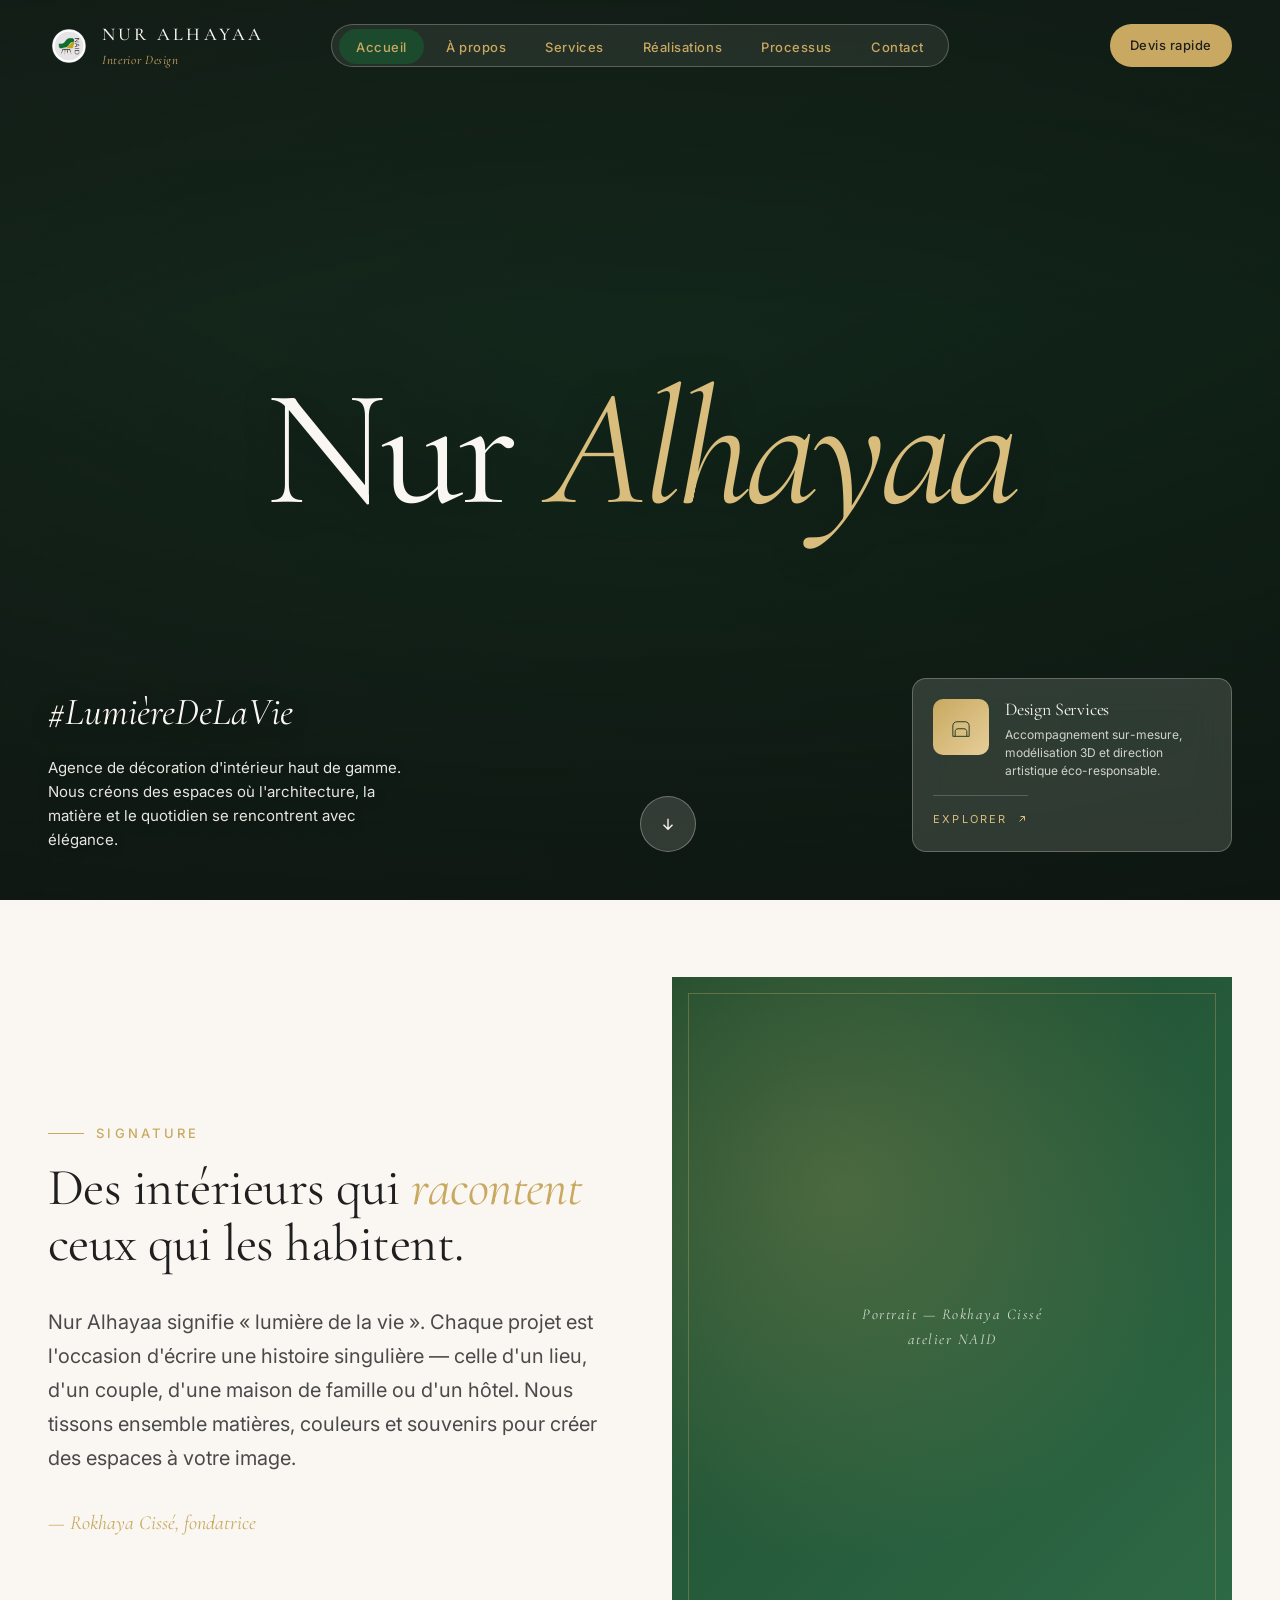
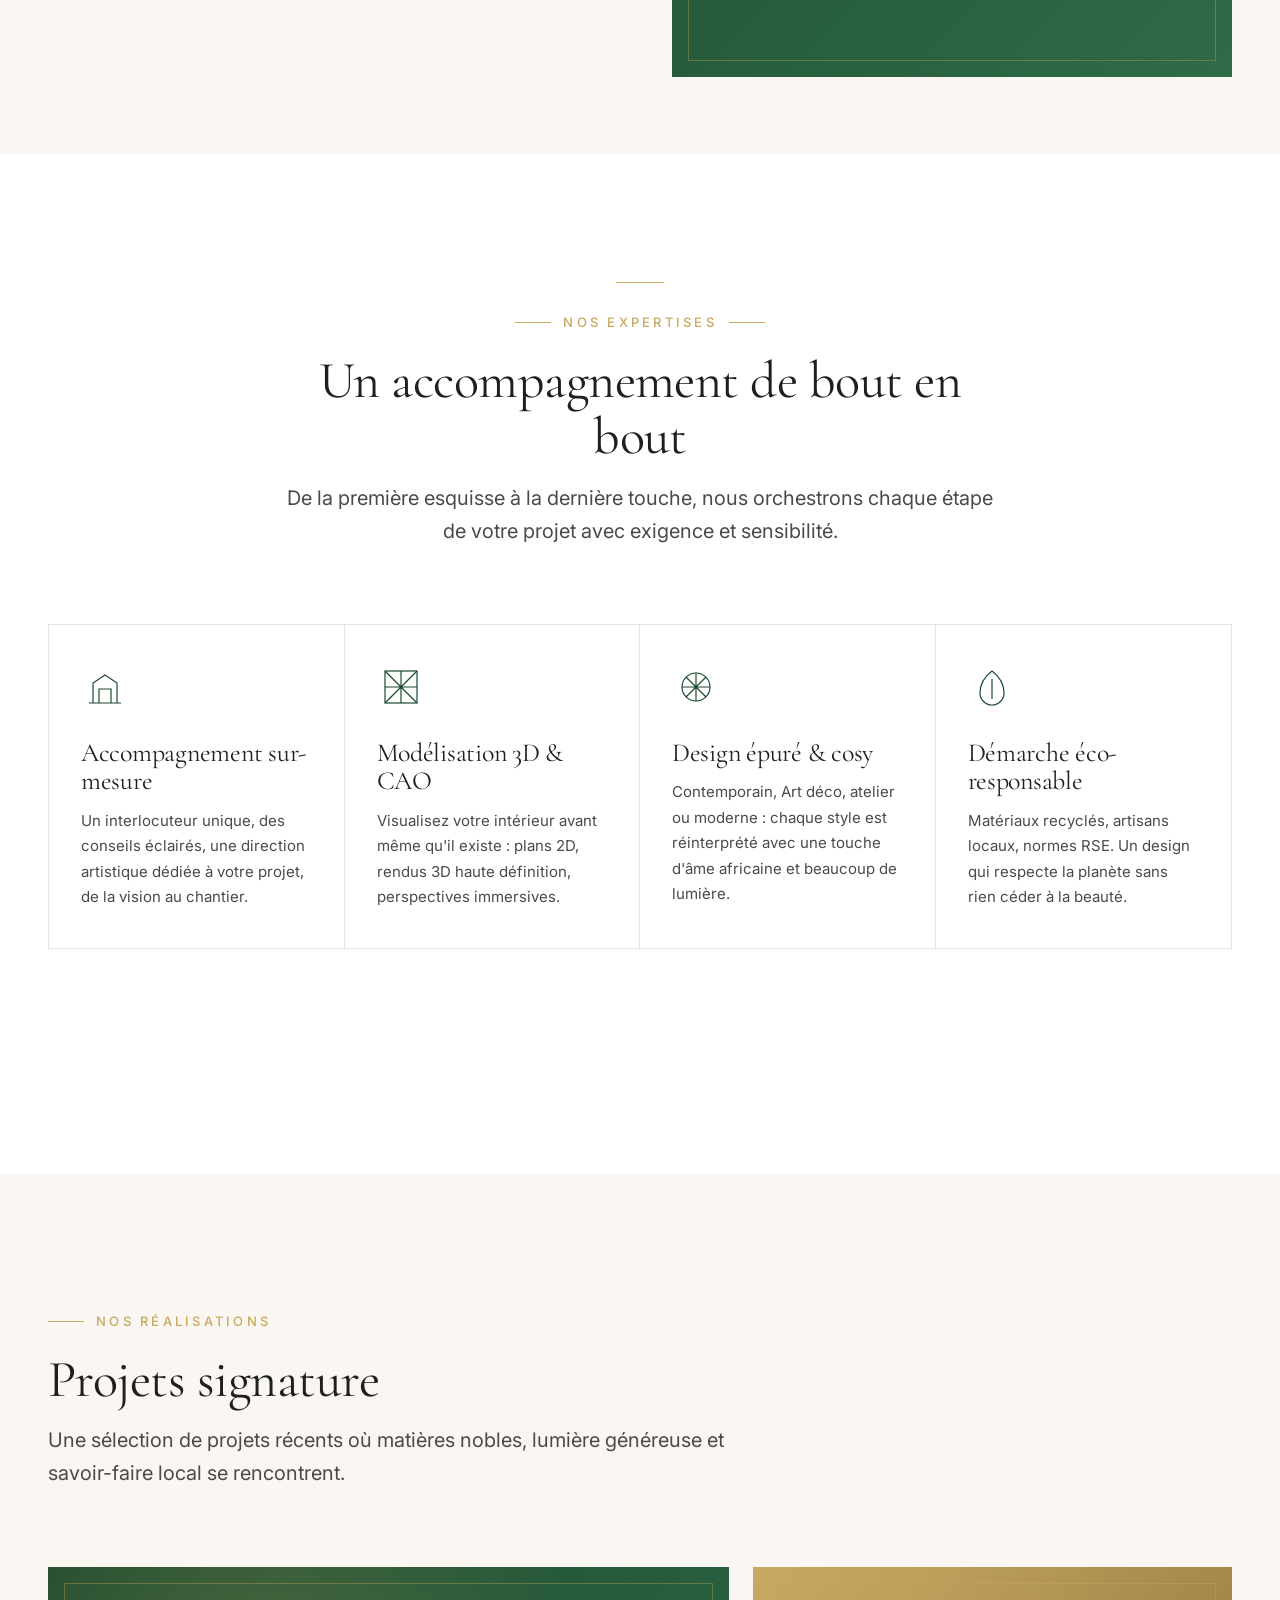
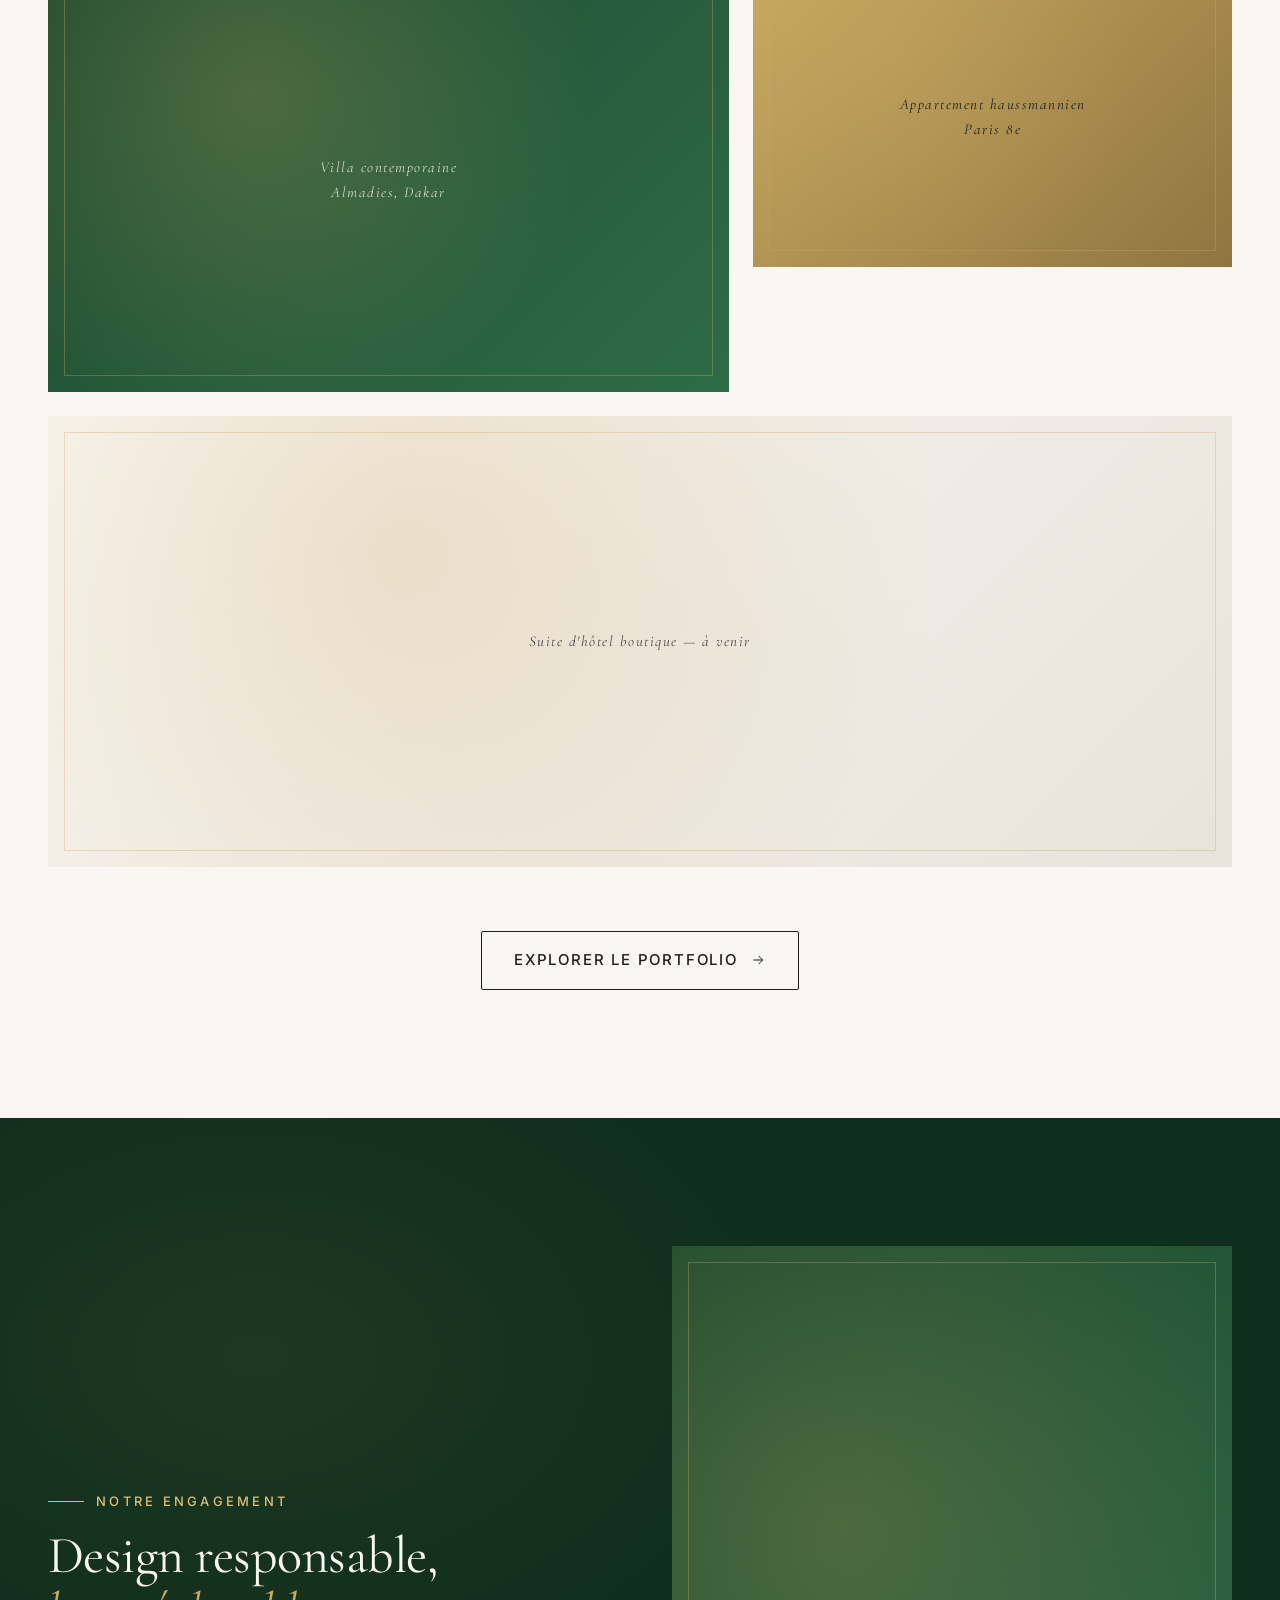
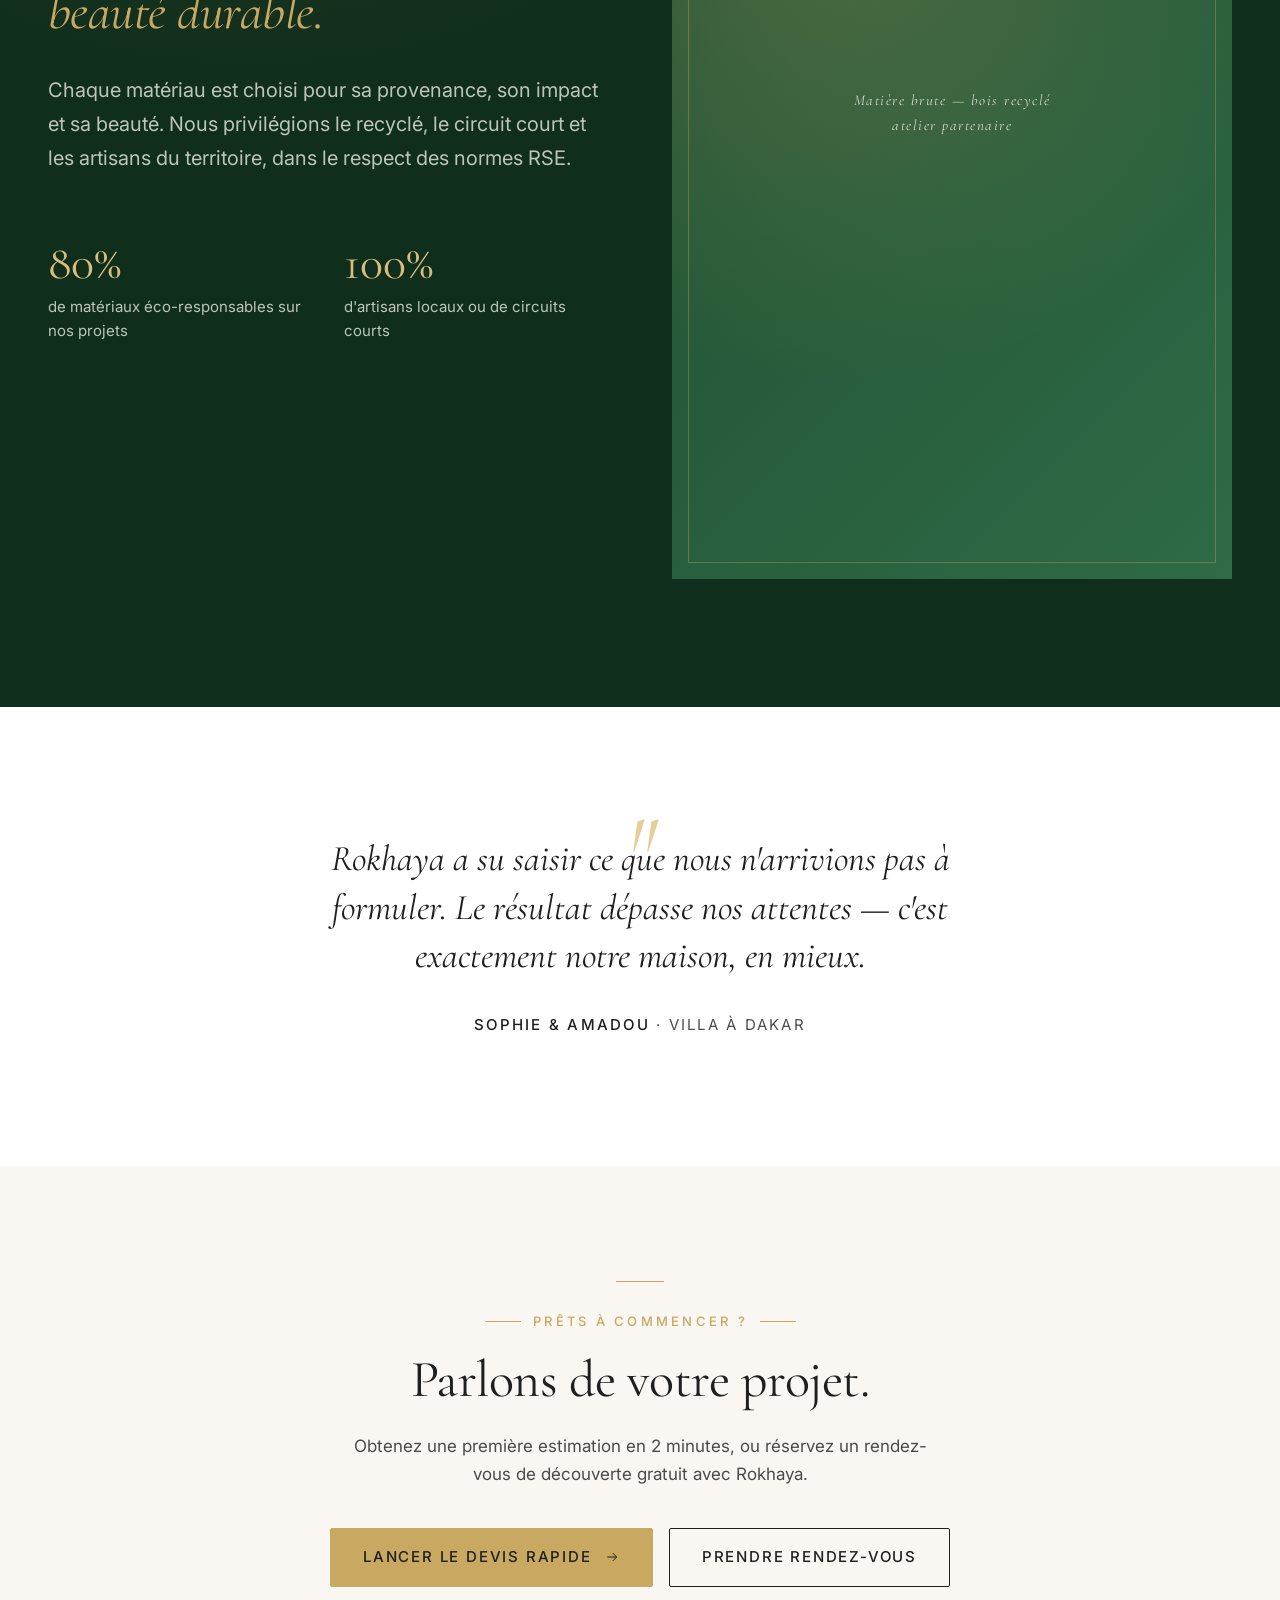
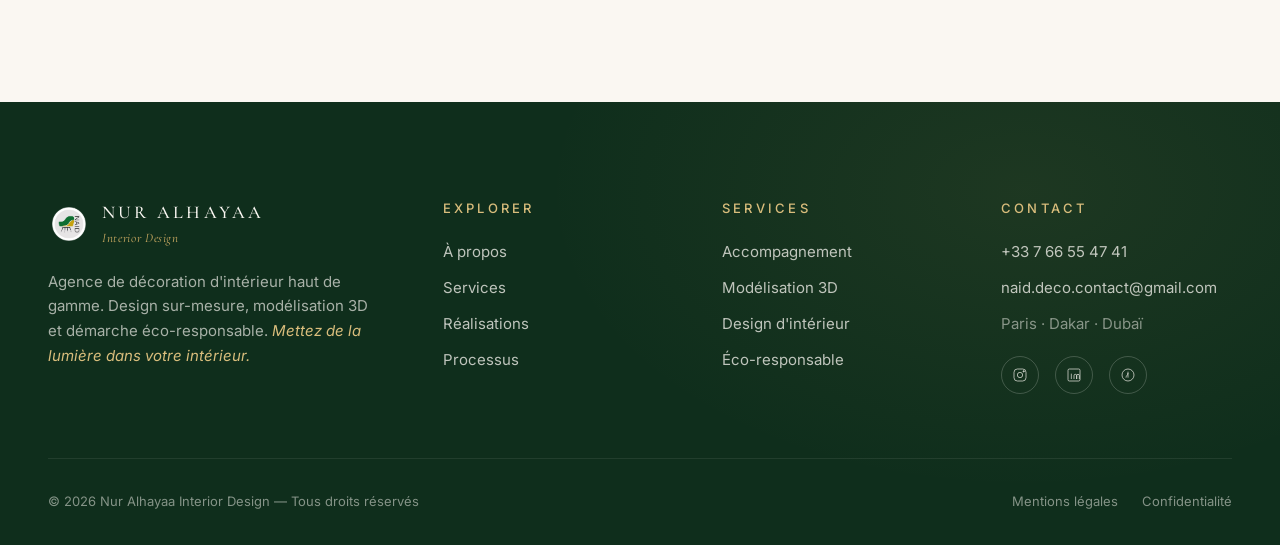
==== commit 047a1ef4: "Refonte navigation : hamburger premium, menu mobile centré, lien Accueil, suppression réseaux sociau" ====
--- a/index.html
+++ b/index.html
@@ -39,26 +39,20 @@
 
       <nav aria-label="Navigation principale">
         <ul class="nav-links" id="nav-links">
+          <li><a href="index.html" class="nav-link active">Accueil</a></li>
           <li><a href="a-propos.html" class="nav-link">À propos</a></li>
           <li><a href="services.html" class="nav-link">Services</a></li>
-          <li><a href="realisations.html" class="nav-link active">Réalisations</a></li>
+          <li><a href="realisations.html" class="nav-link">Réalisations</a></li>
           <li><a href="processus.html" class="nav-link">Processus</a></li>
           <li><a href="contact.html" class="nav-link">Contact</a></li>
         </ul>
       </nav>
 
       <div class="nav-right">
-        <div class="header-socials">
-          <a href="#" aria-label="Instagram"><svg viewBox="0 0 24 24" fill="none" stroke="currentColor" stroke-width="1.6"><rect x="3" y="3" width="18" height="18" rx="5"/><circle cx="12" cy="12" r="4"/><circle cx="17.5" cy="6.5" r="1" fill="currentColor"/></svg></a>
-          <a href="#" aria-label="Pinterest"><svg viewBox="0 0 24 24" fill="none" stroke="currentColor" stroke-width="1.6"><circle cx="12" cy="12" r="9"/><path d="M12 7v9M9.5 16c0-3 3-4 3-7"/></svg></a>
-          <a href="#" aria-label="LinkedIn"><svg viewBox="0 0 24 24" fill="none" stroke="currentColor" stroke-width="1.6"><rect x="3" y="3" width="18" height="18" rx="2"/><path d="M8 10v8M8 7v.01M12 18v-5a2 2 0 014 0v5M16 18v-5a2 2 0 014 0v5"/></svg></a>
-        </div>
         <a href="devis-rapide.html" class="nav-cta">Devis rapide</a>
       </div>
 
-      <button class="menu-toggle" aria-label="Menu" aria-expanded="false" aria-controls="nav-links">
-        <span></span><span></span><span></span>
-      </button>
+      <button class="menu-toggle" aria-label="Menu" aria-expanded="false" aria-controls="nav-links"><span></span><span></span></button>
     </div>
   </header>
 
--- a/assets/css/styles.css
+++ b/assets/css/styles.css
@@ -368,18 +368,16 @@
 }
 .nav-cta:hover { background: var(--c-gold-400); transform: translateY(-1px); }
 
-.menu-toggle { display: none; width: 30px; height: 24px; position: relative; }
+.menu-toggle { display: none; position: relative; width: 30px; height: 18px; flex-shrink: 0; }
 .menu-toggle span {
-  position: absolute; left: 0; right: 0;
-  height: 1.5px; background: currentColor;
+  position: absolute; right: 0;
+  height: 1px; background: currentColor;
   transition: all var(--t);
 }
-.menu-toggle span:nth-child(1) { top: 0; }
-.menu-toggle span:nth-child(2) { top: 50%; transform: translateY(-50%); }
-.menu-toggle span:nth-child(3) { bottom: 0; }
-.menu-toggle.open span:nth-child(1) { top: 50%; transform: translateY(-50%) rotate(45deg); }
-.menu-toggle.open span:nth-child(2) { opacity: 0; }
-.menu-toggle.open span:nth-child(3) { bottom: 50%; transform: translateY(50%) rotate(-45deg); }
+.menu-toggle span:nth-child(1) { top: 3px; left: 0; width: 30px; }
+.menu-toggle span:nth-child(2) { bottom: 3px; width: 18px; }
+.menu-toggle.open span:nth-child(1) { top: 9px; left: 2px; width: 26px; transform: rotate(45deg); }
+.menu-toggle.open span:nth-child(2) { bottom: 9px; right: 2px; width: 26px; transform: rotate(-45deg); }
 
 @media (max-width: 960px) {
   .menu-toggle { display: block; z-index: 110; }
@@ -387,15 +385,16 @@
     position: fixed;
     inset: 0;
     flex-direction: column;
+    align-items: center;
     justify-content: center;
-    gap: 2rem;
+    gap: 2.25rem;
     background: var(--c-cream-100);
     transform: translateX(100%);
     transition: transform var(--t-slow);
   }
   .nav-links.open { transform: translateX(0); }
-  .nav-link { font-size: 1.5rem; font-family: var(--font-display); letter-spacing: 0.06em; text-transform: none; }
-  .nav-cta { font-size: 0.875rem; }
+  .nav-link { font-size: 1.5rem; font-family: var(--font-display); letter-spacing: 0.06em; text-transform: none; text-align: center; }
+  .nav-cta { font-size: 0.875rem; text-align: center; }
 }
 
 /* ---------- 7. HERO (editorial fullscreen) ---------- */
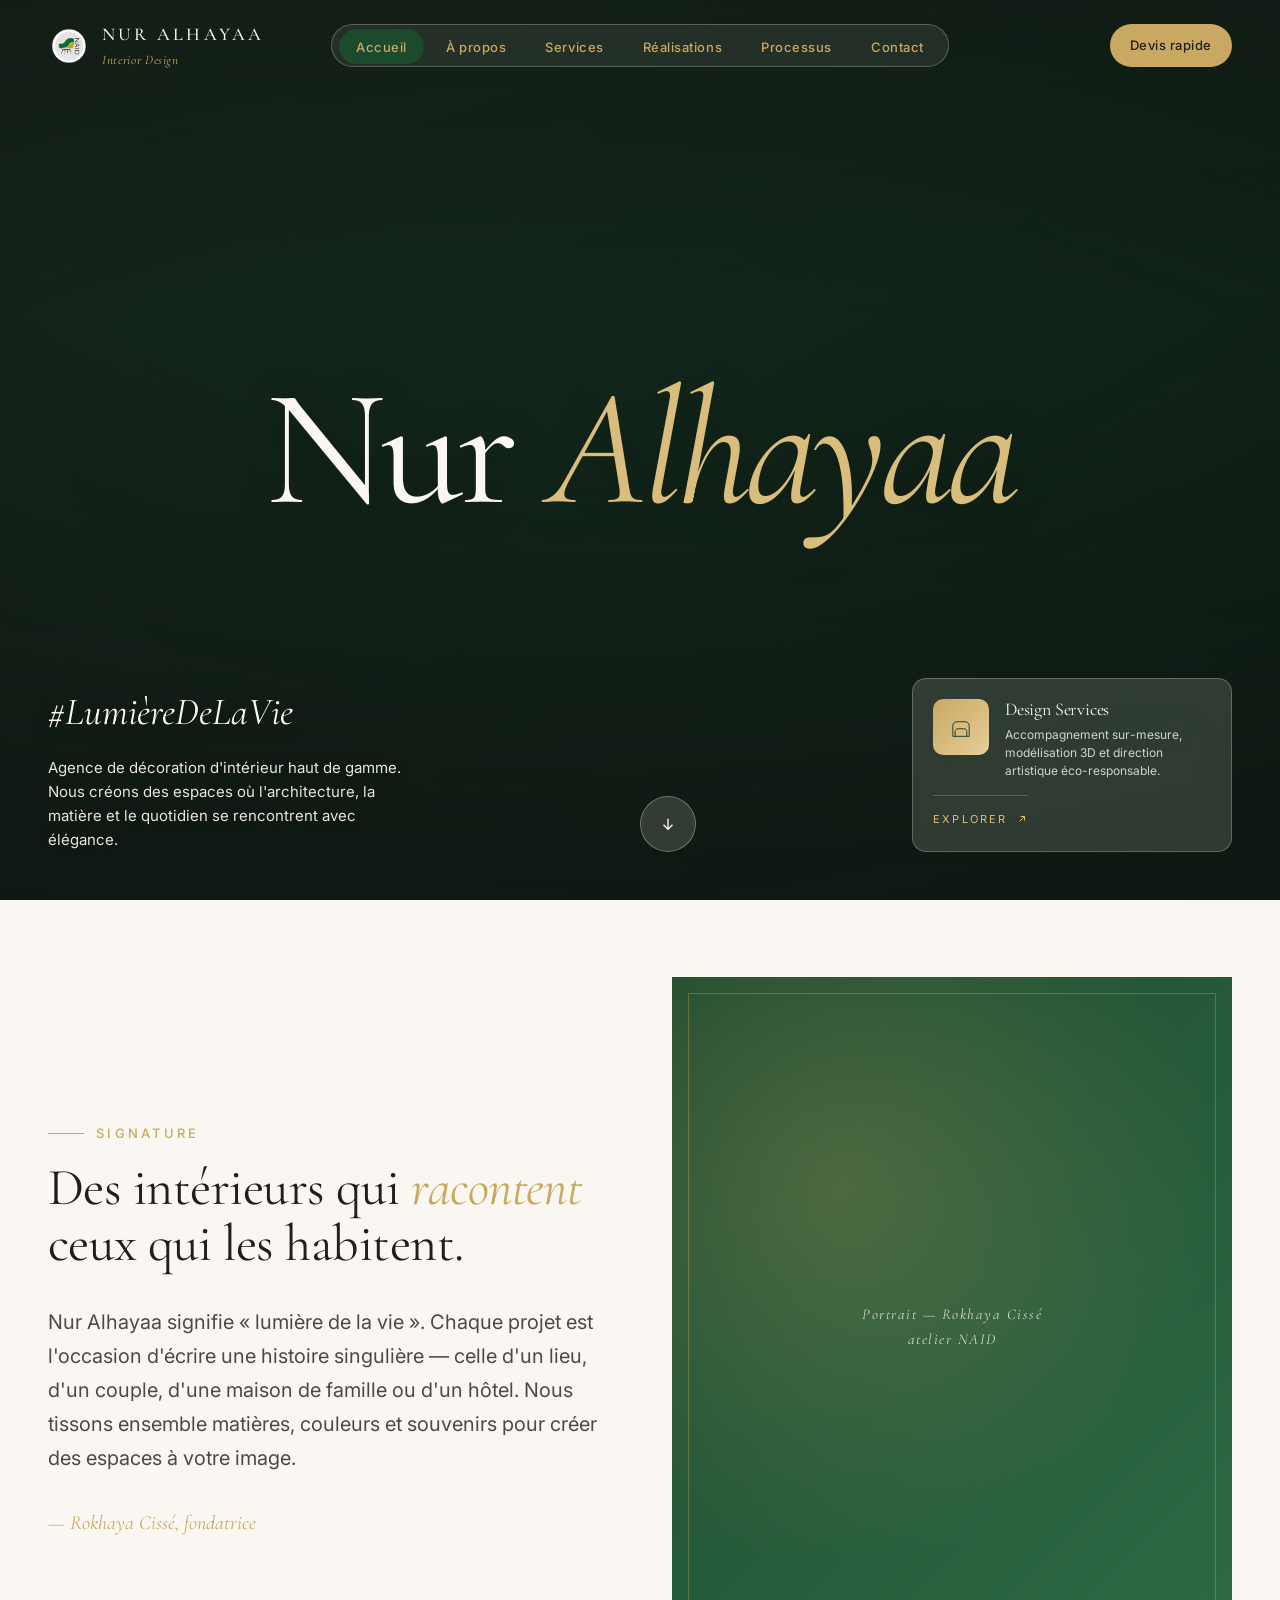
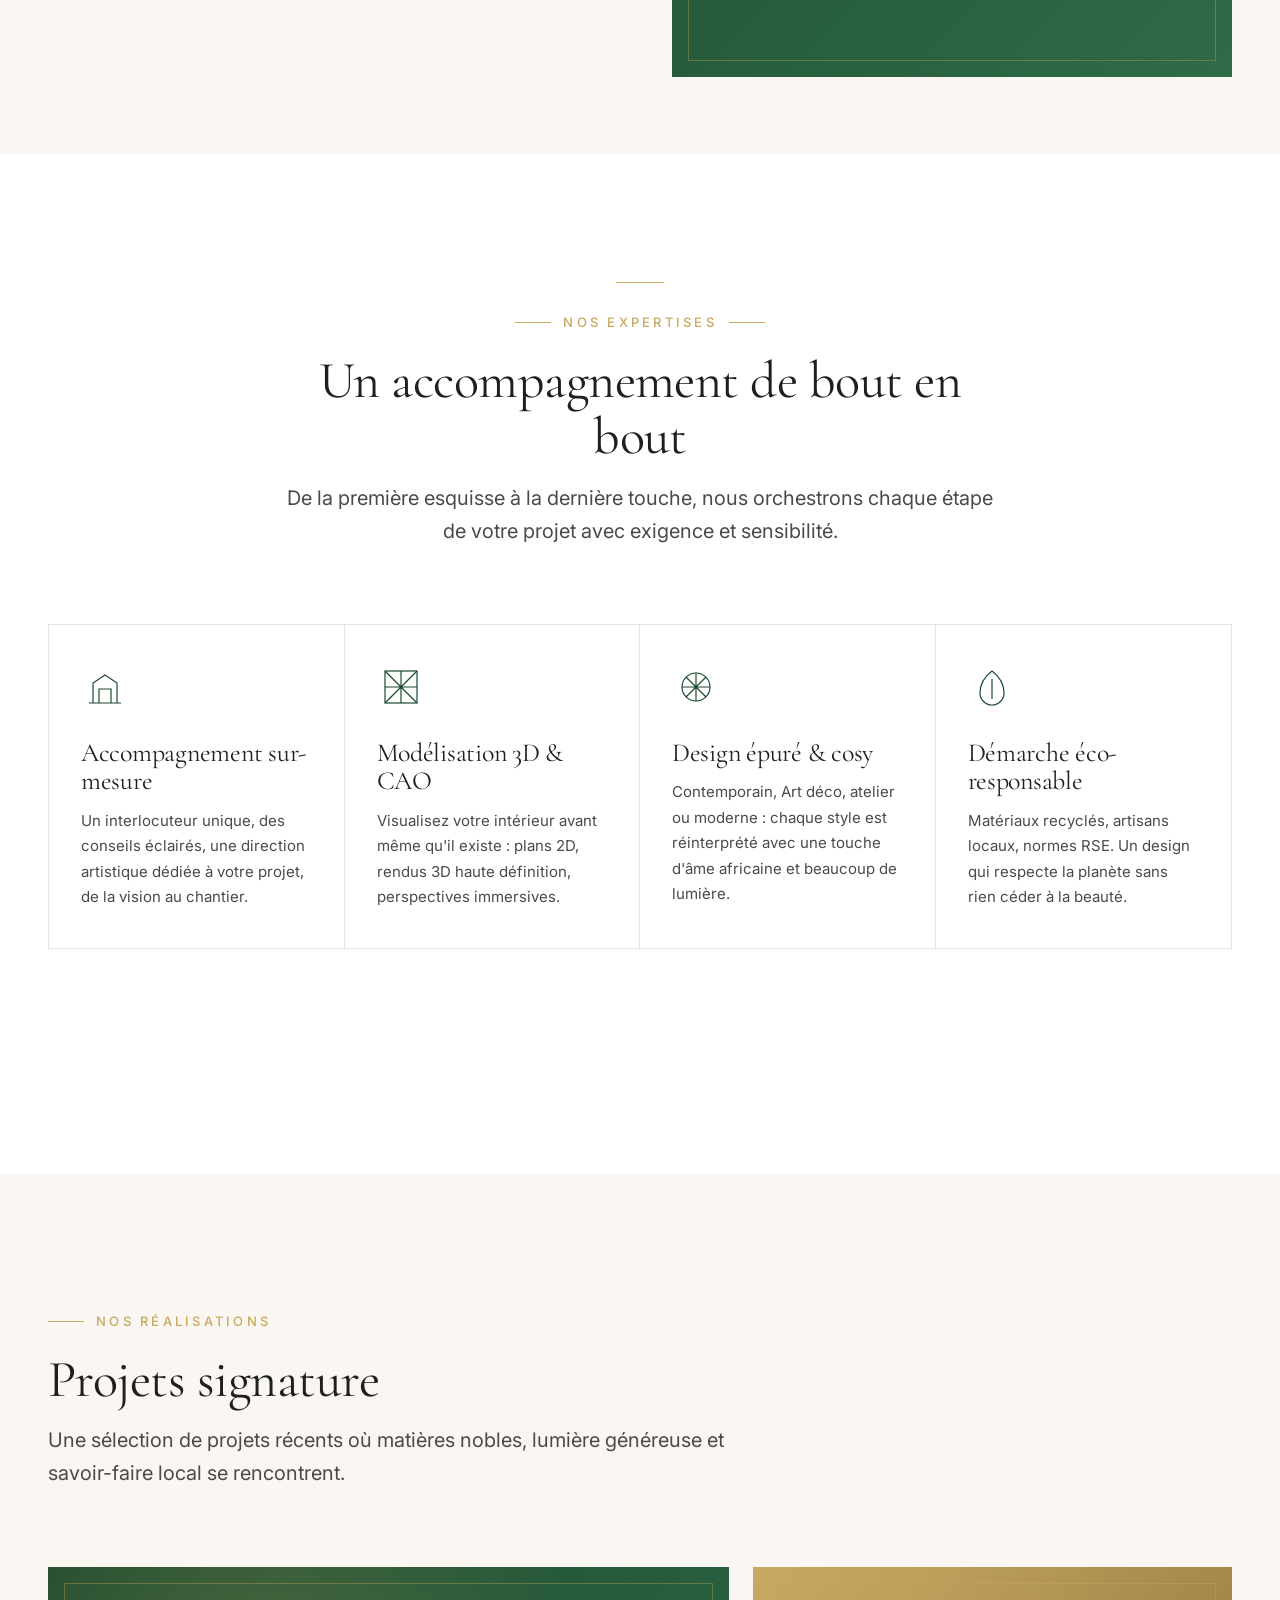
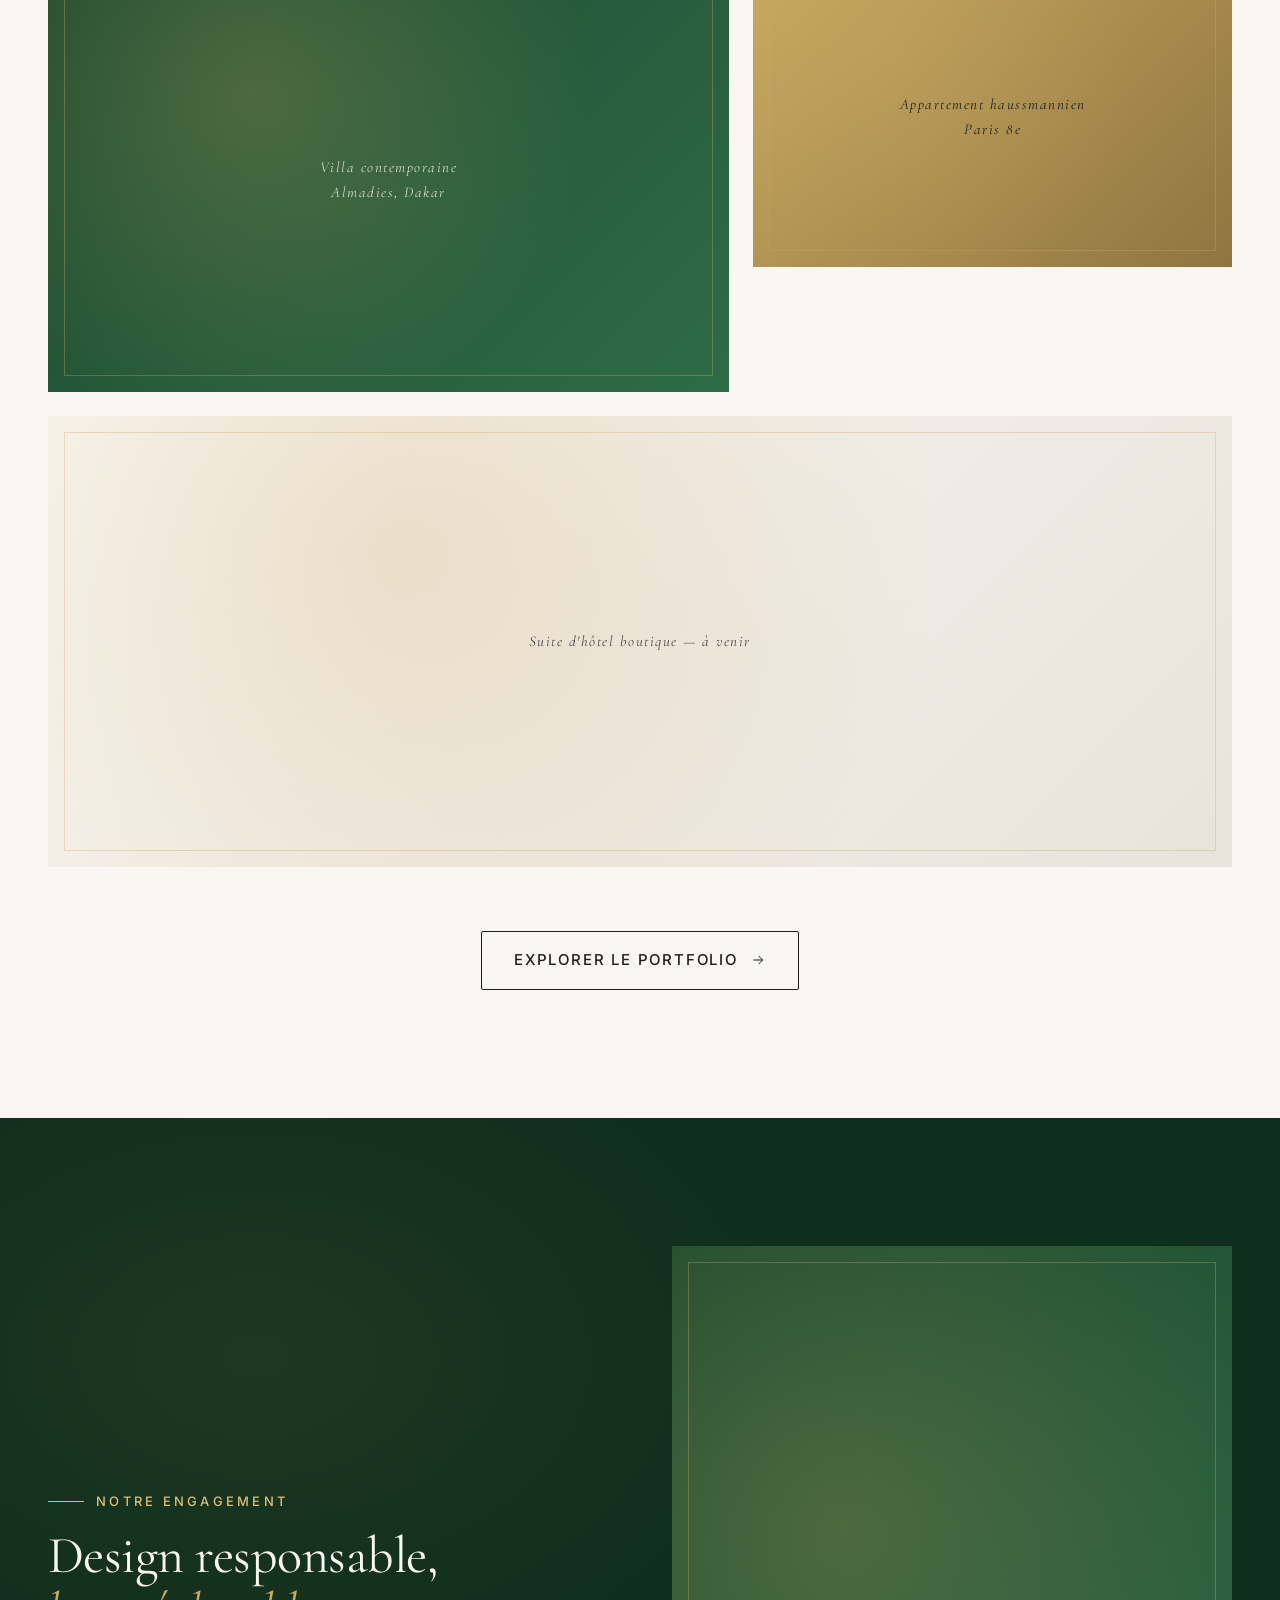
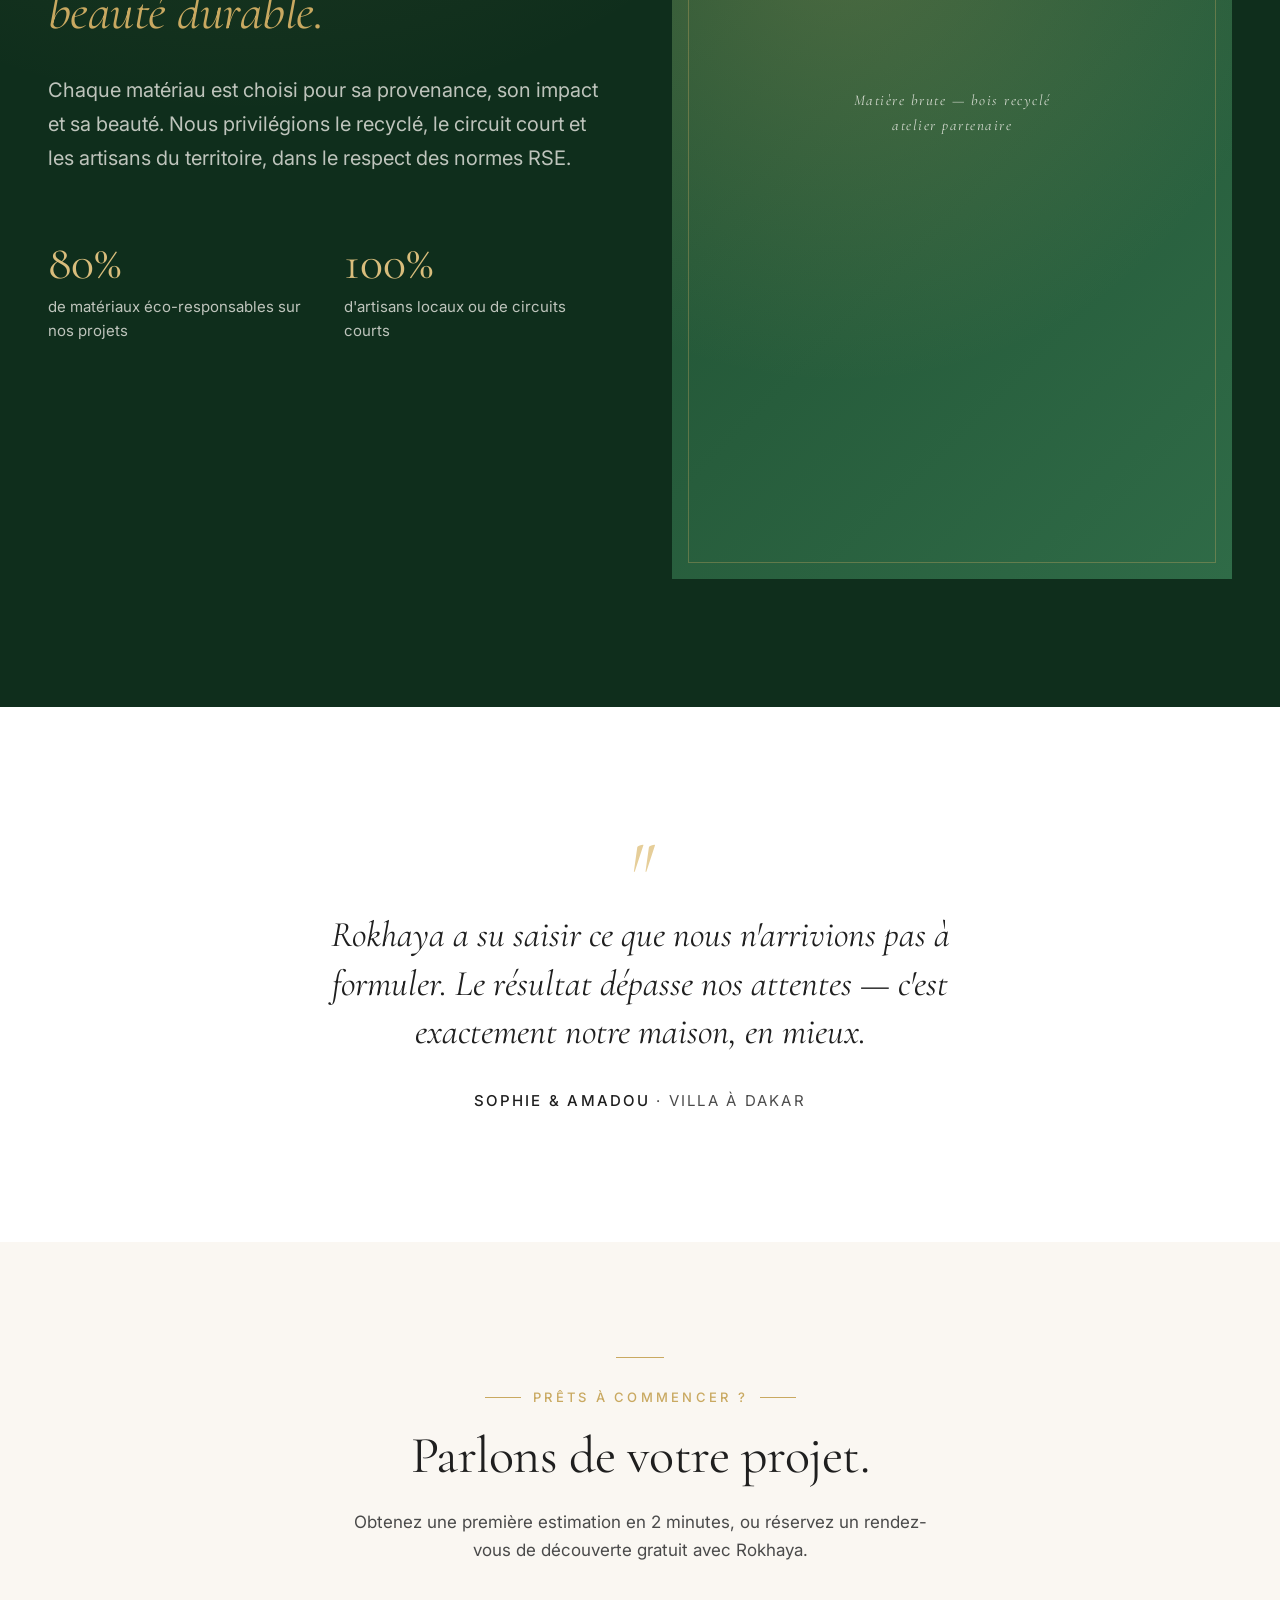
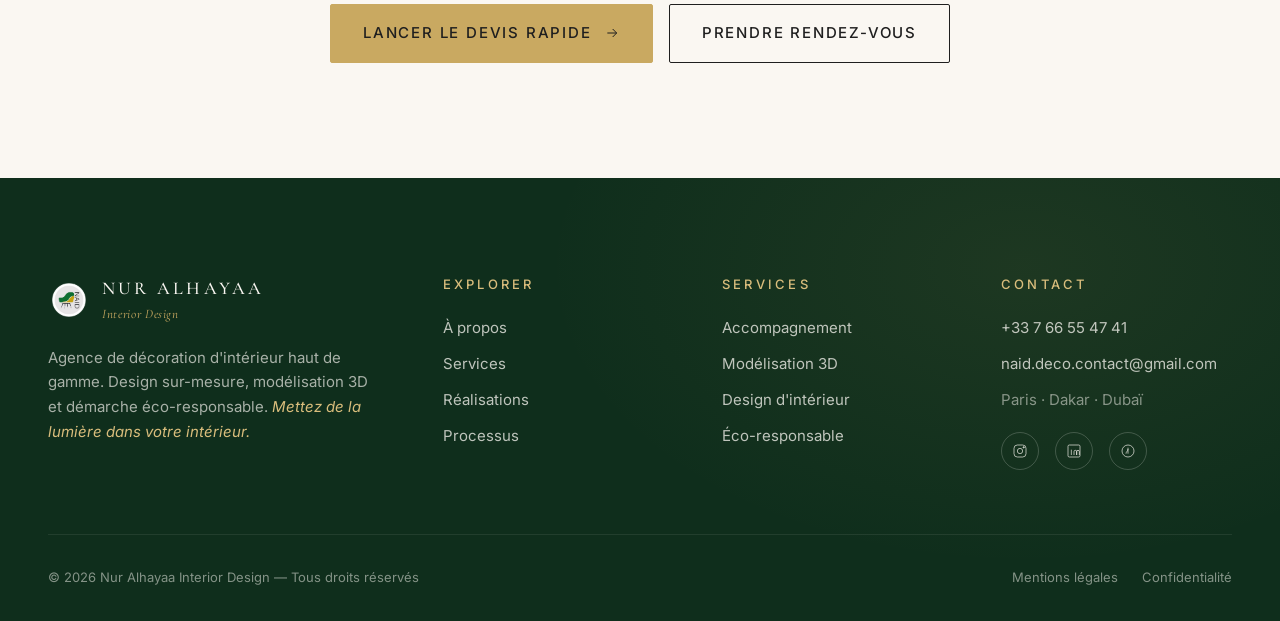
==== commit 209f8c27: "Refonte mobile : menu simplifié, logo centré, sections centrées, testimonials, footer, favicons - Me" ====
--- a/index.html
+++ b/index.html
@@ -21,7 +21,7 @@
   <!-- Styles -->
   <link rel="stylesheet" href="assets/css/styles.css" />
 
-  <link rel="icon" type="image/svg+xml" href="favicon.svg" />
+  <link rel="icon" type="image/png" href="assets/images/logo-naid.png" />
   <link rel="canonical" href="https://www.nuralhayaa.com/" />
 </head>
 <body>
--- a/assets/css/styles.css
+++ b/assets/css/styles.css
@@ -296,8 +296,11 @@
 .header-socials svg { width: 15px; height: 15px; }
 .site-header.scrolled .header-socials a { border-color: var(--c-sand-300); }
 @media (max-width: 960px) {
-  .nav-wrap { grid-template-columns: 1fr auto; }
-  .nav-right { grid-column: 2; display: none; }
+  .nav-wrap { grid-template-columns: 30px 1fr 30px; gap: 0; }
+  .nav-wrap .brand { grid-column: 2; grid-row: 1; justify-self: center; }
+  .nav-wrap nav { grid-column: 1; grid-row: 1; }
+  .nav-right { display: none; }
+  .menu-toggle { grid-column: 3; grid-row: 1; }
 }
 .brand { display: flex; align-items: center; gap: 0.75rem; }
 .brand-logo { width: 42px; height: 42px; border-radius: 50%; object-fit: cover; }
@@ -387,13 +390,18 @@
     flex-direction: column;
     align-items: center;
     justify-content: center;
-    gap: 2.25rem;
-    background: var(--c-cream-100);
+    gap: 2.5rem;
+    background: white;
+    border-radius: 0;
+    border: none;
+    padding: 0;
     transform: translateX(100%);
     transition: transform var(--t-slow);
   }
   .nav-links.open { transform: translateX(0); }
-  .nav-link { font-size: 1.5rem; font-family: var(--font-display); letter-spacing: 0.06em; text-transform: none; text-align: center; }
+  .nav-link { font-size: 1.6rem; font-family: var(--font-display); font-weight: 400; letter-spacing: 0.06em; text-transform: none; text-align: center; color: var(--c-gold-500); background: none; padding: 0.4rem 1rem; }
+  .nav-link:hover { color: var(--c-green-800); background: none; }
+  .nav-link.active { background: var(--c-green-800); color: var(--c-gold-500); border-radius: 999px; padding: 0.5rem 2.5rem; }
   .nav-cta { font-size: 0.875rem; text-align: center; }
 }
 
@@ -788,18 +796,17 @@
   font-size: clamp(1.5rem, 3vw, 2.25rem);
   line-height: 1.35;
   color: var(--c-ink-700);
-  position: relative;
   padding: 0 2rem;
 }
 .testimonial-quote::before {
   content: '"';
   font-family: var(--font-display);
-  font-size: 6rem;
+  font-size: 5rem;
   color: var(--c-gold-300);
-  position: absolute;
-  top: -2rem; left: 50%;
-  transform: translateX(-50%);
-  line-height: 1;
+  display: block;
+  text-align: center;
+  line-height: 0.9;
+  margin-bottom: 0.25rem;
 }
 .testimonial-author {
   margin-top: 2rem;
@@ -869,8 +876,12 @@
 .socials a:hover { background: var(--accent); border-color: var(--accent); color: var(--c-green-900); }
 .socials a svg { width: 16px; height: 16px; }
 @media (max-width: 860px) {
-  .footer-grid { grid-template-columns: 1fr 1fr; gap: 2.5rem; }
-  .footer-brand { grid-column: span 2; }
+  .footer-grid { grid-template-columns: 1fr; gap: 2.5rem; text-align: center; }
+  .footer-brand { grid-column: 1; }
+  .footer-brand p { margin-inline: auto; }
+  .footer-brand .brand { justify-content: center; }
+  .footer ul { padding: 0; }
+  .socials { justify-content: center; }
   .footer-bottom { flex-direction: column; gap: 1.5rem; text-align: center; }
 }
 
@@ -1139,7 +1150,22 @@
 
 .quiz-contact-form { max-width: 520px; margin: 1.5rem auto 0; text-align: left; }
 
-/* ---------- 21. PRINT ---------- */
+/* ---------- 21. MOBILE CENTERING ---------- */
+@media (max-width: 768px) {
+  .section-head { text-align: center; margin-inline: auto; }
+  .section-head p { margin-inline: auto; }
+  .eyebrow { justify-content: center; }
+  .hero-bottom-left { text-align: center; left: 1.5rem; right: 1.5rem; }
+  .two-col { text-align: center; }
+  .two-col .eyebrow { justify-content: center; }
+  .card { text-align: center; }
+  .card-number { text-align: center; }
+  .page-header { text-align: center; }
+  .cta-band { text-align: center; }
+  p { max-width: 100%; }
+}
+
+/* ---------- 22. PRINT ---------- */
 @media print {
   .site-header, .site-footer, .cta-band { display: none; }
   body { background: white; color: black; }
